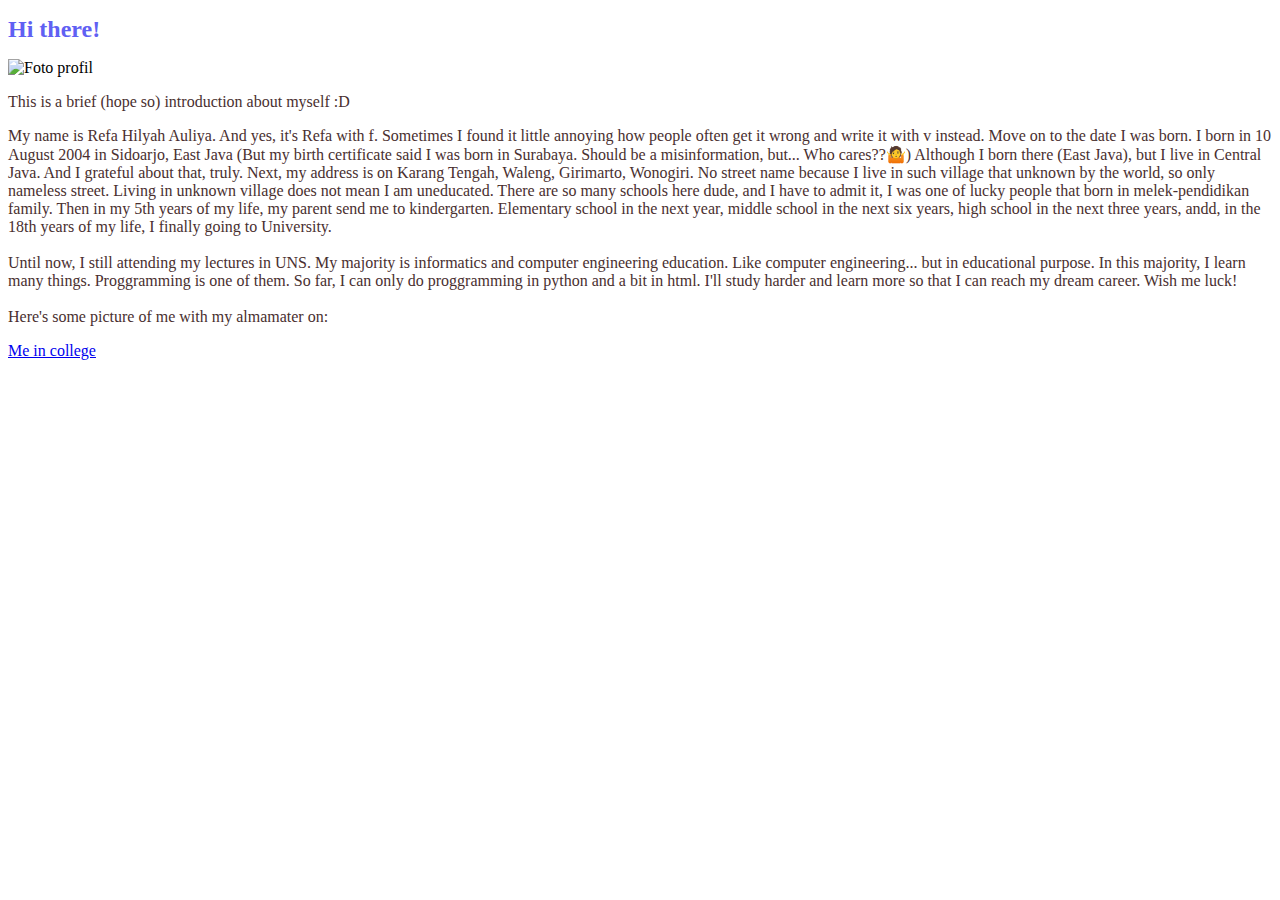
==== index.html @ 23ce21db "Update index.html" ====
<!DOCTYPE html>
<html>
<head>
  <style>
    h1 {
      color: rgb(96, 96, 243);
      font-family: Verdana;
      font-size: 150%;
    
    }
    p  {
      color: rgb(73, 47, 47);
      font-family: Georgia, serif;
      font-size: 100%;
    }
    </style>
<title>quick summary of refa</title>
</head>
<body>

<h1>Hi there!</h1>
<img src=https://pbs.twimg.com/media/FmZZnFMagAAOzDv?format=jpg&name=900x900
alt="Foto profil" width="175" height="160">
<p>This is a brief (hope so) introduction about myself :D</p>
<p>My name is Refa Hilyah Auliya. And yes, it's Refa with f. 
  Sometimes I found it little annoying how people often get it wrong and write it with v instead. 
  Move on to the date I was born. I born in 10 August 2004 in Sidoarjo, East Java (But my birth certificate said I was born in Surabaya. Should be a misinformation, but... Who cares??🤷) 
  Although I born there (East Java), but I live in Central Java. And I grateful about that, truly. 
  Next, my address is on Karang Tengah, Waleng, Girimarto, Wonogiri. No street name because I live in such village that unknown by the world, so only nameless street. 
  Living in unknown village does not mean I am uneducated. There are so many schools here dude, and I have to admit it, I was one of lucky people that born in melek-pendidikan family. 
  Then in my 5th years of my life, my parent send me to kindergarten. Elementary school in the next year, middle school in the next six years, high school in the next three years, 
  andd, in the 18th years of my life, I finally going to University. <br> <br>
  Until now, I still attending my lectures in UNS. My majority is informatics and computer engineering education. Like computer engineering... but in educational purpose. 
  In this majority, I learn many things. Proggramming is one of them. So far, I can only do proggramming in python and a bit in html. 
  I'll study harder and learn more so that I can reach my dream career. Wish me luck!<br> <br> 
  Here's some picture of me with my almamater on:
  </p>
<a href="https://pbs.twimg.com/media/FmhYTg0aYAAA8vB?format=jpg&name=medium">Me in college</a>

</body>
</html>
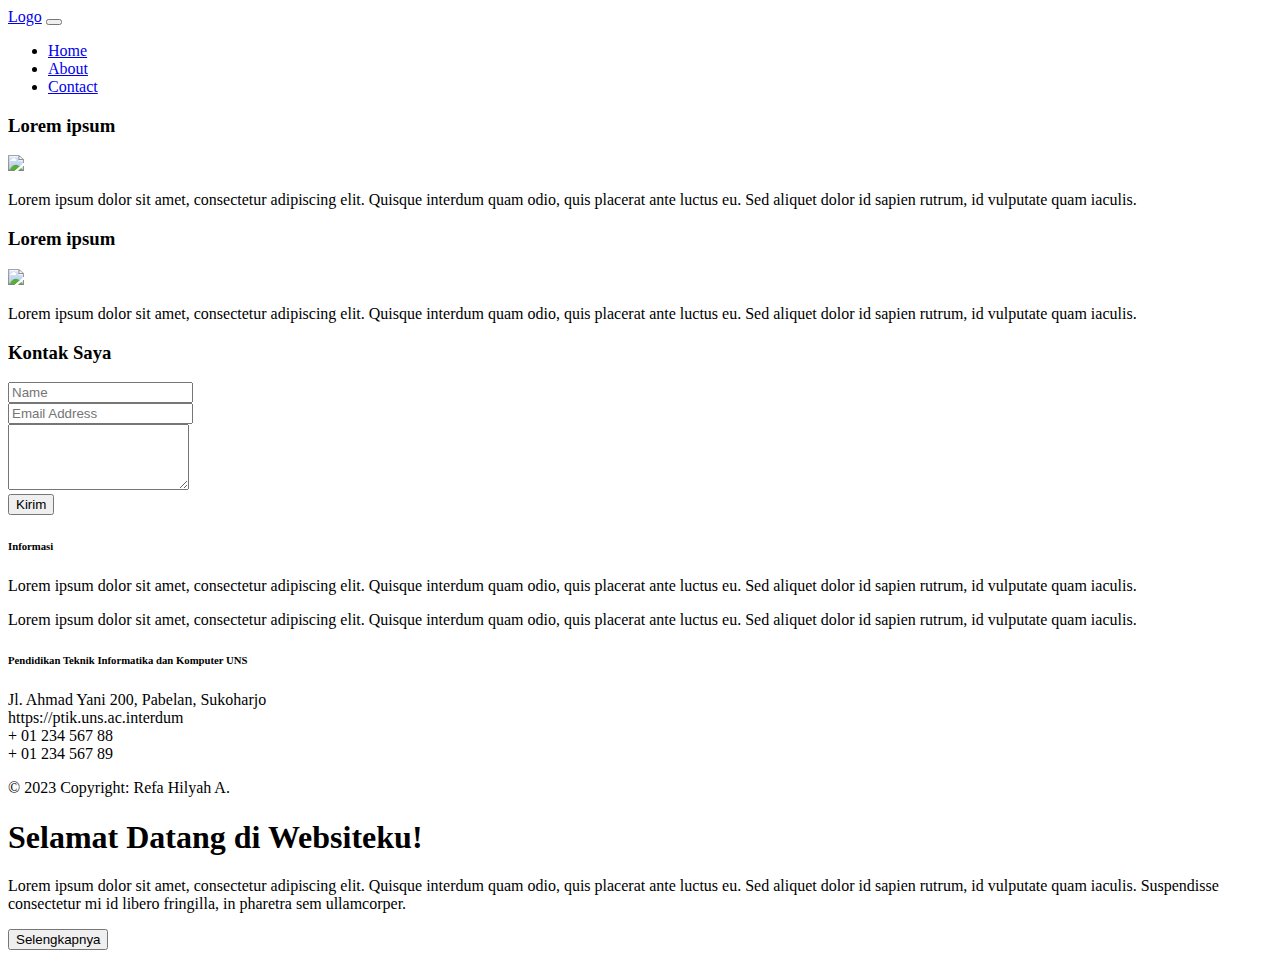
==== commit 9dcf4628: "Update and rename contoh1 pertemuan14.html to index.html" ====
--- a/index.html
+++ b/index.html
@@ -1,41 +1,93 @@
-<!DOCTYPE html>
-<html>
-<head>
-  <style>
-    h1 {
-      color: rgb(96, 96, 243);
-      font-family: Verdana;
-      font-size: 150%;
-    
-    }
-    p  {
-      color: rgb(73, 47, 47);
-      font-family: Georgia, serif;
-      font-size: 100%;
-    }
-    </style>
-<title>quick summary of refa</title>
-</head>
-<body>
-
-<h1>Hi there!</h1>
-<img src=https://pbs.twimg.com/media/FmZZnFMagAAOzDv?format=jpg&name=900x900
-alt="Foto profil" width="175" height="160">
-<p>This is a brief (hope so) introduction about myself :D</p>
-<p>My name is Refa Hilyah Auliya. And yes, it's Refa with f. 
-  Sometimes I found it little annoying how people often get it wrong and write it with v instead. 
-  Move on to the date I was born. I born in 10 August 2004 in Sidoarjo, East Java (But my birth certificate said I was born in Surabaya. Should be a misinformation, but... Who cares??🤷) 
-  Although I born there (East Java), but I live in Central Java. And I grateful about that, truly. 
-  Next, my address is on Karang Tengah, Waleng, Girimarto, Wonogiri. No street name because I live in such village that unknown by the world, so only nameless street. 
-  Living in unknown village does not mean I am uneducated. There are so many schools here dude, and I have to admit it, I was one of lucky people that born in melek-pendidikan family. 
-  Then in my 5th years of my life, my parent send me to kindergarten. Elementary school in the next year, middle school in the next six years, high school in the next three years, 
-  andd, in the 18th years of my life, I finally going to University. <br> <br>
-  Until now, I still attending my lectures in UNS. My majority is informatics and computer engineering education. Like computer engineering... but in educational purpose. 
-  In this majority, I learn many things. Proggramming is one of them. So far, I can only do proggramming in python and a bit in html. 
-  I'll study harder and learn more so that I can reach my dream career. Wish me luck!<br> <br> 
-  Here's some picture of me with my almamater on:
-  </p>
-<a href="https://pbs.twimg.com/media/FmhYTg0aYAAA8vB?format=jpg&name=medium">Me in college</a>
-
-</body>
-</html>+<!DOCTYPE html>
+<html lang="en">
+    <head>
+        <link rel="stylesheet" href="bootstrap-5.3.2-dist\bootstrap-5.3.2-dist\css\bootstrap.min.css">
+        <meta charset="utf-8">
+        <meta name="viewport" content="width=device-width, initial-scale=1">
+        <link rel="stylesheet" type="text/css" href="contoh1 pertemuan14.css">
+        <title>Praktikum Bootstrap</title>
+    </head>
+    <body>
+        <nav class="navbar navbar-expand-md">
+            <a class="navbar-brand" href="#">Logo</a>
+            <button class="navbar-toggler navbar-dark" type="button" data-toggle="collapse" data-target="#main-navigation">
+                <span class="navbar-toggler-icon"></span>
+            </button>
+            <div class="collapse navbar-collapse" id="main-navigation">
+                <ul class="navbar-nav">
+                    <li class="nav-item">
+                        <a class="nav-link" href="#">Home</a>
+                    </li>
+                    <li class="nav-item">
+                        <a class="nav-link" href="#">About</a>
+                    </li>
+                    <li class="nav-item">
+                        <a class="nav-link" href="#">Contact</a>
+                    </li>
+                </ul>
+            </div>
+        </nav>
+        <header class="header container-fluid">
+
+        </header>
+        <main class="container features">
+            <div class="row">
+                <div class="col-4">
+                    <h3 class="feature-title">Lorem ipsum</h3>
+                    <img src="torao.jpg" class="img-fluid">
+                    <p>Lorem ipsum dolor sit amet, consectetur adipiscing elit. Quisque interdum quam odio, quis placerat ante luctus eu. Sed aliquet dolor id sapien rutrum, id vulputate quam iaculis.</p>
+                </div>
+                <div class="col-4">
+                <h3 class="feature-title">Lorem ipsum</h3>
+                <img src=".jpg" class="img-fluid">
+                <p>Lorem ipsum dolor sit amet, consectetur adipiscing elit. Quisque interdum quam odio, quis placerat ante luctus eu. Sed aliquet dolor id sapien rutrum, id vulputate quam iaculis.</p>
+            </div>
+            <div class="col-4">
+                <h3 class="feature-title">Kontak Saya</h3>
+                <div class="mb-3">
+                    <input type="text" class="form-control" placeholder="Name" name="">
+                </div>
+                <div class="mb-3">
+                    <input type="email" class="form-control" placeholder="Email Address" name="email">
+                </div>
+                <div class="mb-3">
+                    <textarea class="form-control" rows="4"></textarea>
+                </div>
+                <input type="submit" class="btn d-grid btn-secondary col-6 mx-auto" value="Kirim" name="">
+            </div>
+        </main>
+        <footer class="page-footer">
+            <div class="container features">
+                <div class="row">
+                    <div class="col-8">
+                        <h6 class="text-uppercase font-weight-bold">Informasi</h6>
+                        <p>Lorem ipsum dolor sit amet, consectetur adipiscing elit. Quisque interdum quam odio, quis placerat ante luctus eu. Sed aliquet dolor id sapien rutrum, id vulputate quam iaculis.</p>
+                        <p>Lorem ipsum dolor sit amet, consectetur adipiscing elit. Quisque interdum quam odio, quis placerat ante luctus eu. Sed aliquet dolor id sapien rutrum, id vulputate quam iaculis.</p>
+                    </div>
+                    <div class="col-4">
+                        <h6 class="text-uppercase font-weight-bold">Pendidikan Teknik Informatika dan Komputer UNS</h6>
+                        <p>Jl. Ahmad Yani 200, Pabelan, Sukoharjo
+                            <br/>https://ptik.uns.ac.interdum
+                            <br/>+ 01 234 567 88
+                            <br/>+ 01 234 567 89</p>
+                        </div>
+                    </div>
+                    <div class="footer-copyright text-center">© 2023 Copyright: Refa Hilyah A.
+                    </div>
+            </footer>
+        <div class="overlay"></div>
+        <div class="description">
+
+            <h1>Selamat Datang di Websiteku!</h1>
+            
+            <p>Lorem ipsum dolor sit amet, consectetur adipiscing elit. Quisque
+            
+            interdum quam odio, quis placerat ante luctus eu. Sed aliquet dolor id sapien rutrum, id vulputate quam iaculis. Suspendisse consectetur mi id libero fringilla, in pharetra sem ullamcorper.</p>
+            
+            <button class = "btn btn-outline-secondary btn-lg"> Selengkapnya </button>
+
+        </div>
+
+        <script src="bootstrap-5.3.2-dist\bootstrap-5.3.2-dist\js\bootstrap.min.js"></script>
+    </body>
+</html>
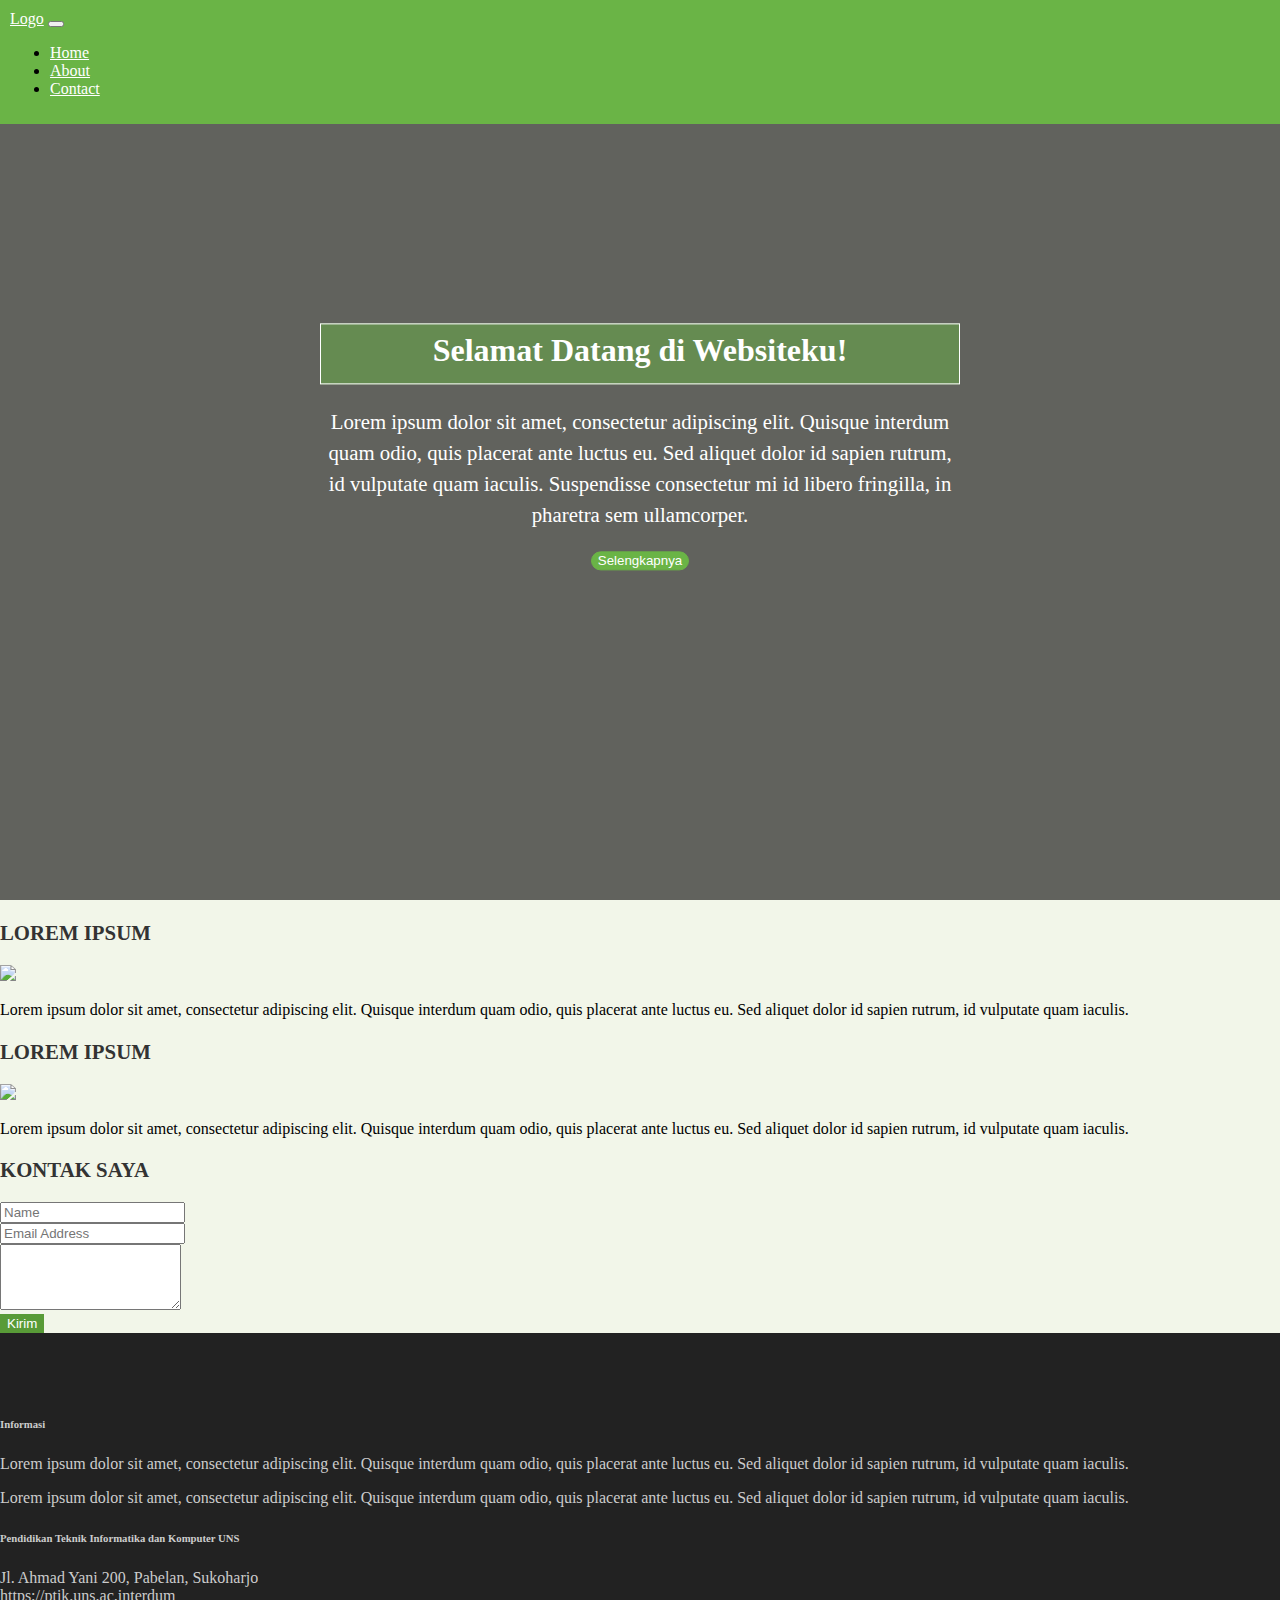
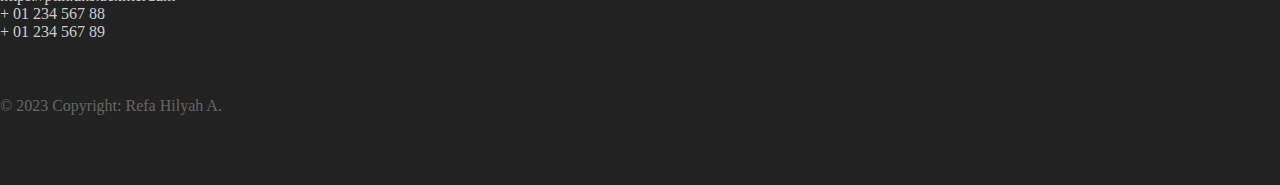
==== commit ecf224c7: "Update index.html" ====
--- a/index.html
+++ b/index.html
@@ -4,7 +4,7 @@
         <link rel="stylesheet" href="bootstrap-5.3.2-dist\bootstrap-5.3.2-dist\css\bootstrap.min.css">
         <meta charset="utf-8">
         <meta name="viewport" content="width=device-width, initial-scale=1">
-        <link rel="stylesheet" type="text/css" href="contoh1 pertemuan14.css">
+        <link rel="stylesheet" type="text/css" href="style.css">
         <title>Praktikum Bootstrap</title>
     </head>
     <body>
--- a/style.css
+++ b/style.css
@@ -0,0 +1,153 @@
+body {
+    padding: 0;
+    margin: 0;
+    background: #f2f6e9;
+}
+    
+.navbar {
+    background: #6ab446;
+    padding: 10px;
+    position: fixed;
+    width: 100%;
+    z-index: 1000;
+}
+
+.nav-link,
+.navbar-brand {
+    color: #fff;
+    cursor: pointer;
+}
+    
+.nav-link {
+    margin-right: 1em!important;
+}
+    
+.nav-link:hover {
+    color: #000;
+}
+    
+.navbar-collapse {
+    justify-content: flex-end;
+}
+
+.header {
+    background-image: url(contoh1\ pertemuan14\ bg.jpg);
+    background-size: cover;
+    background-position: center;
+    position: relative;
+    height: 100vh;
+}
+
+.overlay {
+    position: absolute;
+    min-height: 100%;
+    min-width: 100%;
+    left: 0;
+    top: 0;
+    background: rgba(0, 0, 0, 0.6);
+}
+
+.description {
+    left: 50%;
+    position: absolute;
+    top: 50%;
+    transform: translate(-50%, -55%);
+    text-align: center;
+}
+    
+.description h1 {
+    color: #fff;
+}
+
+h1 {
+    background-color: rgba(106, 180, 70, 0.5);
+    padding-top: 8px;
+    padding-bottom: 14px;
+    border: 1px solid #ffffff;
+}
+    
+.description p {
+    color: #fff;
+    font-size: 1.3rem;
+    line-height: 1.5;
+}
+
+.description button {
+    border: 1px solid #6ab446; border-radius: 25px;
+    background: #6ab446;
+    color: #fff;
+}
+
+.description button:hover {
+    border: 1px solid #fff;
+    background: #fff;
+    color: #000;
+}
+
+features {
+    margin: 4em auto;
+    padding: 1em;   
+    position: relative;
+}
+
+.feature-title {
+    color: #333;
+    font-size: 1.3rem;
+    font-weight: 700;
+    margin-bottom: 20px;
+    text-transform: uppercase;
+}
+    
+features img {
+    max-width: 200px;
+    -webkit-box-shadow: 1px 1px 4px rgba(0, 0, 0, 0.4);
+    -moz-box-shadow: 1px 1px 4px rgba(0, 0, 0, 0.4);
+    box-shadow: 1px 1px 4px rgba(0, 0, 0, 0.4);
+    margin-bottom: 16px;
+}
+
+.features .btn {
+    background-color: #589b37;
+    border: 1px solid #589b37;
+    color: #fff;
+}
+
+.features .btn:hover {
+    background-color: #333;
+    border: 1px solid #333;
+}
+
+.container features col {
+    margin: 100px;
+}
+
+.page-footer {
+    background-color: #222;
+    color: #ccc;
+    padding: 60px 0 30px;
+}
+    
+.footer-copyright {
+    color: #666;
+    padding: 40px 0;   
+}
+
+@media (max-width: 640px) {
+    .description {
+    left: 0;
+    top: 0;
+    padding: 0;
+    position: absolute;
+    text-align: center;
+    transform: none;
+    }
+    .description h1 {
+    font-size: 2em;
+    }
+    .description p {
+    font-size: 1.2rem; }
+    .features {
+    margin: 0;
+
+    } 
+}
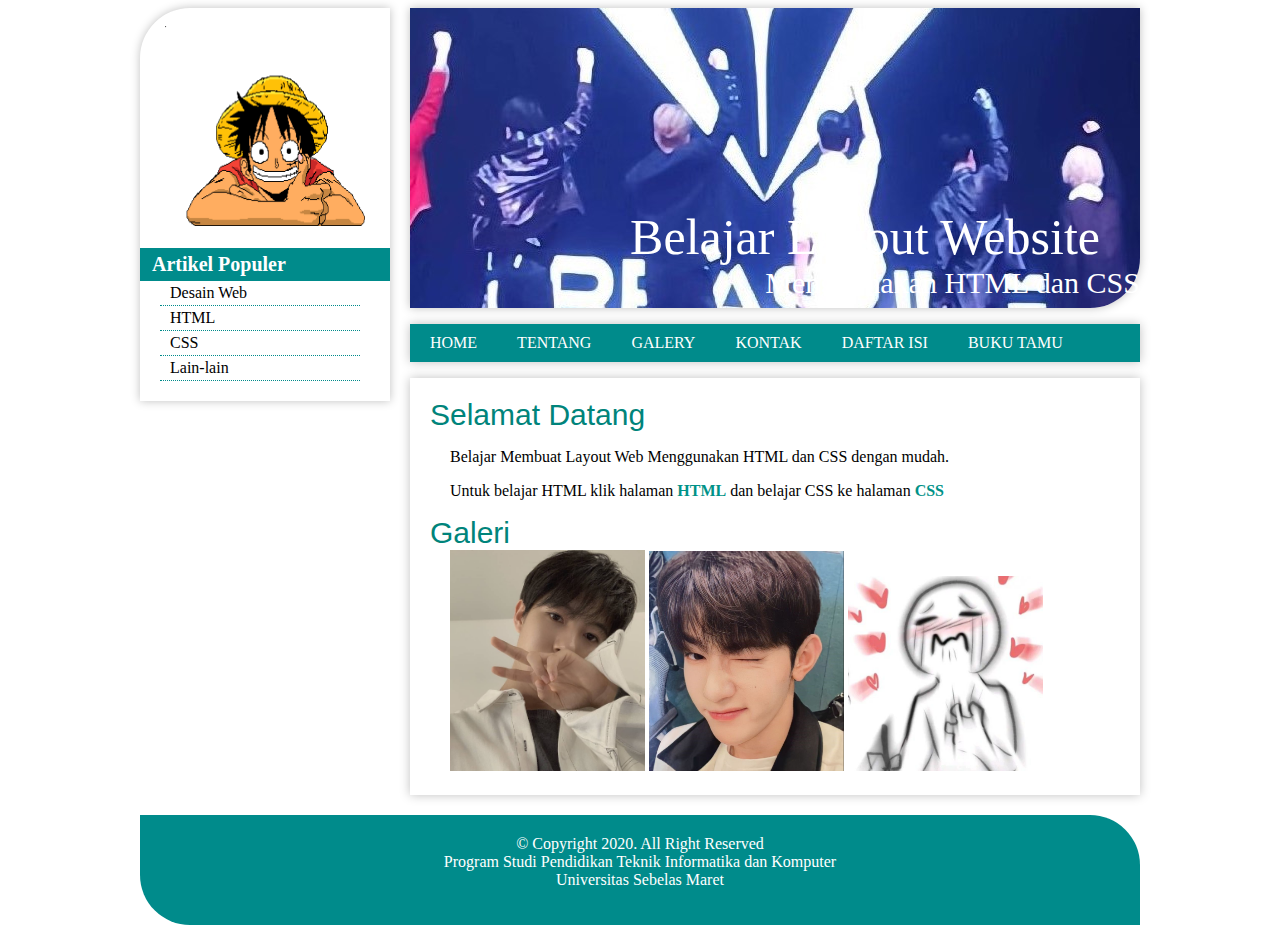
==== commit d8f78015: "Update and rename latihan3 pertemuan5.html to index.html" ====
--- a/index.html
+++ b/index.html
@@ -1,93 +1,75 @@
 <!DOCTYPE html>
-<html lang="en">
+<html>
     <head>
-        <link rel="stylesheet" href="bootstrap-5.3.2-dist\bootstrap-5.3.2-dist\css\bootstrap.min.css">
-        <meta charset="utf-8">
-        <meta name="viewport" content="width=device-width, initial-scale=1">
-        <link rel="stylesheet" type="text/css" href="style.css">
-        <title>Praktikum Bootstrap</title>
+        <link rel="stylesheet" type="text/css" href="style.css" />
+        <title>Refa Nyoba Desain Web</title>
     </head>
     <body>
-        <nav class="navbar navbar-expand-md">
-            <a class="navbar-brand" href="#">Logo</a>
-            <button class="navbar-toggler navbar-dark" type="button" data-toggle="collapse" data-target="#main-navigation">
-                <span class="navbar-toggler-icon"></span>
-            </button>
-            <div class="collapse navbar-collapse" id="main-navigation">
-                <ul class="navbar-nav">
-                    <li class="nav-item">
-                        <a class="nav-link" href="#">Home</a>
-                    </li>
-                    <li class="nav-item">
-                        <a class="nav-link" href="#">About</a>
-                    </li>
-                    <li class="nav-item">
-                        <a class="nav-link" href="#">Contact</a>
-                    </li>
-                </ul>
+    <div id="wrap">
+        <div id="kiri">
+            <br><center>
+                <img src="logo.png" height="200" width="200">
+            </center><br>
+            <h2>Artikel Populer</h2>
+            <ul>
+                <li><A href="#">Desain Web</A></li>
+                <li><A href="#">HTML</A></li>
+                <li><A href="#">CSS</A></li>
+                <li><A href="#">Lain-lain</A></li>
+            </ul>
+        </div>
+        <div id="header">
+            <div id='judul'>
+                <a href="#">Belajar Layout Website</a>
             </div>
-        </nav>
-        <header class="header container-fluid">
-
-        </header>
-        <main class="container features">
-            <div class="row">
-                <div class="col-4">
-                    <h3 class="feature-title">Lorem ipsum</h3>
-                    <img src="torao.jpg" class="img-fluid">
-                    <p>Lorem ipsum dolor sit amet, consectetur adipiscing elit. Quisque interdum quam odio, quis placerat ante luctus eu. Sed aliquet dolor id sapien rutrum, id vulputate quam iaculis.</p>
-                </div>
-                <div class="col-4">
-                <h3 class="feature-title">Lorem ipsum</h3>
-                <img src=".jpg" class="img-fluid">
-                <p>Lorem ipsum dolor sit amet, consectetur adipiscing elit. Quisque interdum quam odio, quis placerat ante luctus eu. Sed aliquet dolor id sapien rutrum, id vulputate quam iaculis.</p>
+            <div class="desc">
+                Menggunakan HTML dan CSS
             </div>
-            <div class="col-4">
-                <h3 class="feature-title">Kontak Saya</h3>
-                <div class="mb-3">
-                    <input type="text" class="form-control" placeholder="Name" name="">
-                </div>
-                <div class="mb-3">
-                    <input type="email" class="form-control" placeholder="Email Address" name="email">
-                </div>
-                <div class="mb-3">
-                    <textarea class="form-control" rows="4"></textarea>
-                </div>
-                <input type="submit" class="btn d-grid btn-secondary col-6 mx-auto" value="Kirim" name="">
-            </div>
-        </main>
-        <footer class="page-footer">
-            <div class="container features">
-                <div class="row">
-                    <div class="col-8">
-                        <h6 class="text-uppercase font-weight-bold">Informasi</h6>
-                        <p>Lorem ipsum dolor sit amet, consectetur adipiscing elit. Quisque interdum quam odio, quis placerat ante luctus eu. Sed aliquet dolor id sapien rutrum, id vulputate quam iaculis.</p>
-                        <p>Lorem ipsum dolor sit amet, consectetur adipiscing elit. Quisque interdum quam odio, quis placerat ante luctus eu. Sed aliquet dolor id sapien rutrum, id vulputate quam iaculis.</p>
-                    </div>
-                    <div class="col-4">
-                        <h6 class="text-uppercase font-weight-bold">Pendidikan Teknik Informatika dan Komputer UNS</h6>
-                        <p>Jl. Ahmad Yani 200, Pabelan, Sukoharjo
-                            <br/>https://ptik.uns.ac.interdum
-                            <br/>+ 01 234 567 88
-                            <br/>+ 01 234 567 89</p>
-                        </div>
-                    </div>
-                    <div class="footer-copyright text-center">© 2023 Copyright: Refa Hilyah A.
-                    </div>
-            </footer>
-        <div class="overlay"></div>
-        <div class="description">
-
-            <h1>Selamat Datang di Websiteku!</h1>
-            
-            <p>Lorem ipsum dolor sit amet, consectetur adipiscing elit. Quisque
-            
-            interdum quam odio, quis placerat ante luctus eu. Sed aliquet dolor id sapien rutrum, id vulputate quam iaculis. Suspendisse consectetur mi id libero fringilla, in pharetra sem ullamcorper.</p>
-            
-            <button class = "btn btn-outline-secondary btn-lg"> Selengkapnya </button>
-
+        </div>
+        <div id="menu">
+            <ul>
+                <li><a href="#">HOME</a></li>
+                <li><a href="#">TENTANG</a></li>
+                <li><a href="#">GALERY</a>
+                    <ul>
+                        <li><a href="#">VIDEO</a></li>
+                        <li><a href="#">PHOTO</a>
+                            <ul>
+                                <li><a href="#">PRIBADI</a></li>
+                                <li><a href="#">UMUM</a></li>
+                            </ul>
+                        </li>
+                    </ul>
+                </li>
+                <li><a href="#">KONTAK</a></li>
+                <li><a href="#">DAFTAR ISI</a></li>
+                <li><a href="#">BUKU TAMU</a></li>
+            </ul>
         </div>
 
-        <script src="bootstrap-5.3.2-dist\bootstrap-5.3.2-dist\js\bootstrap.min.js"></script>
+        <div id="konten">
+            <div class="posttitle">Selamat Datang</div>
+            <div class="post">
+                <p>
+                    Belajar Membuat Layout Web Menggunakan HTML dan CSS dengan mudah.
+                </p>
+                <p>
+                    Untuk belajar HTML klik halaman <b><a href="#">HTML</a></b>
+                    dan belajar CSS ke halaman <b><a href="#">CSS</a></b>
+                </p>
+            </div>
+            <div class="posttitle">Galeri</div>
+            <div class="post">
+                <img src="konten1.jpg">
+                <img src="konten2.jpg">
+                <img src="konten3.jpg">
+            </div>
+        </div>
+
+        <div id="footer">
+            &copy Copyright 2020. All Right Reserved <br> Program Studi Pendidikan Teknik
+            Informatika dan Komputer <br> Universitas Sebelas Maret
+        </div>
+    </div>
     </body>
 </html>
--- a/style.css
+++ b/style.css
@@ -1,153 +1,207 @@
-body {
+
+#wrap{
+    width: 1000px;
+    height: 800px;
+    margin: 0 auto;
+    background-color: white;
+}
+
+#header{
+    background-image: url("header.jpg");
+    border-bottom-right-radius: 50px;
+    width: 730px;
+    height: 300px;
+    margin: auto;
+    box-shadow: 0 0 10px rgba(0,0,0,.25);
+    float: right;
+}
+
+#judul{
+    font-size: 50px;
+    text-align: right;
+    padding: 200px 40px 0 0;
+}
+
+#judul a{
+    color: white;
+    text-decoration: none;
+}
+
+#judul a:hover{
+    color: grey;
+}
+
+.desc{
+    font-size: 30px;
+    color: white;
+    text-align: right;
+    padding: 0 40px rgba(0,0,0,.25);
+}
+
+#menu ul{
+    float: right;
+    background: darkcyan;
+    padding: 0 0px;
+    position: relative;
+    box-shadow: 0 0 10px rgba(0,0,0,.25);
+    list-style: none;
+    width: 730px;
+}
+
+#menu ul:after{
+    content: "";
+    clear: both;
+    display: block;
+}
+
+#menu ul li{
+    float: left;
+}
+
+#menu ul li:hover{
+    background: #56c7c7;
+}
+
+#menu ul li a{
+    display: block;
+    color: white;
+    padding: 10px 20px;
+    text-decoration: none;
+}
+
+#menu ul li:hover a{
+    color: white;
+}
+
+#menu ul li:hover > ul{
+    display: block;
+}
+
+#menu ul ul{
+    background: darkcyan;
+    position: absolute;
     padding: 0;
+    top: 100%;
+    display: none;
+    width: auto;
+}
+
+#menu ul ul li{
+    float: none;
+    position: relative;
+}
+
+#menu ul ul li a{
+    padding: 10px 30px;
+    color: white;
+}
+
+#menu ul ul li a:hover{
+    color: white;
+    background: #56c7c7;
+}
+
+#menu ul ul ul{
+    position: absolute;
+    left: 100%;
+    top: 0;
+}
+
+#kiri{
+    border-top-left-radius: 50px;
+    background-color: white;
+    width: 250px;
+    height: auto;
+    margin: 0 0 20px;
+    float: left;
+    list-style: none;
+    box-shadow: 0 0 10px rgba(0,0,0,.25);
+}
+
+#kiri ul{
+    margin: 0 0 20px 20px;
+    padding: 0;
+    list-style: none;
+    width: 200px;
+}
+
+#kiri li{
+    width: 100%;
     margin: 0;
-    background: #f2f6e9;
-}
-    
-.navbar {
-    background: #6ab446;
-    padding: 10px;
-    position: fixed;
-    width: 100%;
-    z-index: 1000;
-}
-
-.nav-link,
-.navbar-brand {
-    color: #fff;
-    cursor: pointer;
-}
-    
-.nav-link {
-    margin-right: 1em!important;
-}
-    
-.nav-link:hover {
-    color: #000;
-}
-    
-.navbar-collapse {
-    justify-content: flex-end;
-}
-
-.header {
-    background-image: url(contoh1\ pertemuan14\ bg.jpg);
-    background-size: cover;
-    background-position: center;
-    position: relative;
-    height: 100vh;
-}
-
-.overlay {
-    position: absolute;
-    min-height: 100%;
-    min-width: 100%;
-    left: 0;
-    top: 0;
-    background: rgba(0, 0, 0, 0.6);
-}
-
-.description {
-    left: 50%;
-    position: absolute;
-    top: 50%;
-    transform: translate(-50%, -55%);
+    padding: 0;
+    list-style: none;
+}
+
+#kiri h2{
+    margin: 0px 0 0px 0;
+    padding: 5px 12px;
+    color: white;
+    font-size: 20px;
+    background: darkcyan;
+}
+
+#kiri a{
+    display: block;
+    padding: 3px 10px;
+    text-decoration: none;
+    color: black;
+    border-bottom: 1px dotted darkcyan;
+}
+
+#kiri a:hover{
+    background: darkcyan;
+    color: white;
+}
+
+#konten{
+    background-color: white;
+    width: 690px;
+    height: auto;
+    margin: 0 0 20px;
+    padding: 20px 20px 20px 20px;
+    float: right;
+    box-shadow: 0 0 10px rgba(0,0,0,.25);
+}
+
+.posttitle{
+    text-decoration: none;
+    font-size: 30px;
+    font-family: Arial;
+    color: rgb(0, 132, 123);
+}
+
+.posttitle a{
+    text-decoration: none;
+}
+
+.post{
+    margin: 0 20px 0 20px;
+    text-align: justify;
+}
+
+b a{
+    color:rgb(0, 146, 136);
+    text-decoration: none;
+}
+
+.post img{
+    width: 30%;
+}
+
+#logo{
+    width: 200px;
+    height: 200px;
+}
+
+#footer{
+    background-color: darkcyan;
+    padding: 20px 0 0 0;
+    width: 1000px;
+    height: 90px;
+    clear: both;
+    margin: 20px 0;
     text-align: center;
-}
-    
-.description h1 {
-    color: #fff;
-}
-
-h1 {
-    background-color: rgba(106, 180, 70, 0.5);
-    padding-top: 8px;
-    padding-bottom: 14px;
-    border: 1px solid #ffffff;
-}
-    
-.description p {
-    color: #fff;
-    font-size: 1.3rem;
-    line-height: 1.5;
-}
-
-.description button {
-    border: 1px solid #6ab446; border-radius: 25px;
-    background: #6ab446;
-    color: #fff;
-}
-
-.description button:hover {
-    border: 1px solid #fff;
-    background: #fff;
-    color: #000;
-}
-
-features {
-    margin: 4em auto;
-    padding: 1em;   
-    position: relative;
-}
-
-.feature-title {
-    color: #333;
-    font-size: 1.3rem;
-    font-weight: 700;
-    margin-bottom: 20px;
-    text-transform: uppercase;
-}
-    
-features img {
-    max-width: 200px;
-    -webkit-box-shadow: 1px 1px 4px rgba(0, 0, 0, 0.4);
-    -moz-box-shadow: 1px 1px 4px rgba(0, 0, 0, 0.4);
-    box-shadow: 1px 1px 4px rgba(0, 0, 0, 0.4);
-    margin-bottom: 16px;
-}
-
-.features .btn {
-    background-color: #589b37;
-    border: 1px solid #589b37;
-    color: #fff;
-}
-
-.features .btn:hover {
-    background-color: #333;
-    border: 1px solid #333;
-}
-
-.container features col {
-    margin: 100px;
-}
-
-.page-footer {
-    background-color: #222;
-    color: #ccc;
-    padding: 60px 0 30px;
-}
-    
-.footer-copyright {
-    color: #666;
-    padding: 40px 0;   
-}
-
-@media (max-width: 640px) {
-    .description {
-    left: 0;
-    top: 0;
-    padding: 0;
-    position: absolute;
-    text-align: center;
-    transform: none;
-    }
-    .description h1 {
-    font-size: 2em;
-    }
-    .description p {
-    font-size: 1.2rem; }
-    .features {
-    margin: 0;
-
-    } 
-}
+    color: white;
+    border-top-right-radius: 50px;
+    border-bottom-left-radius: 50px;
+}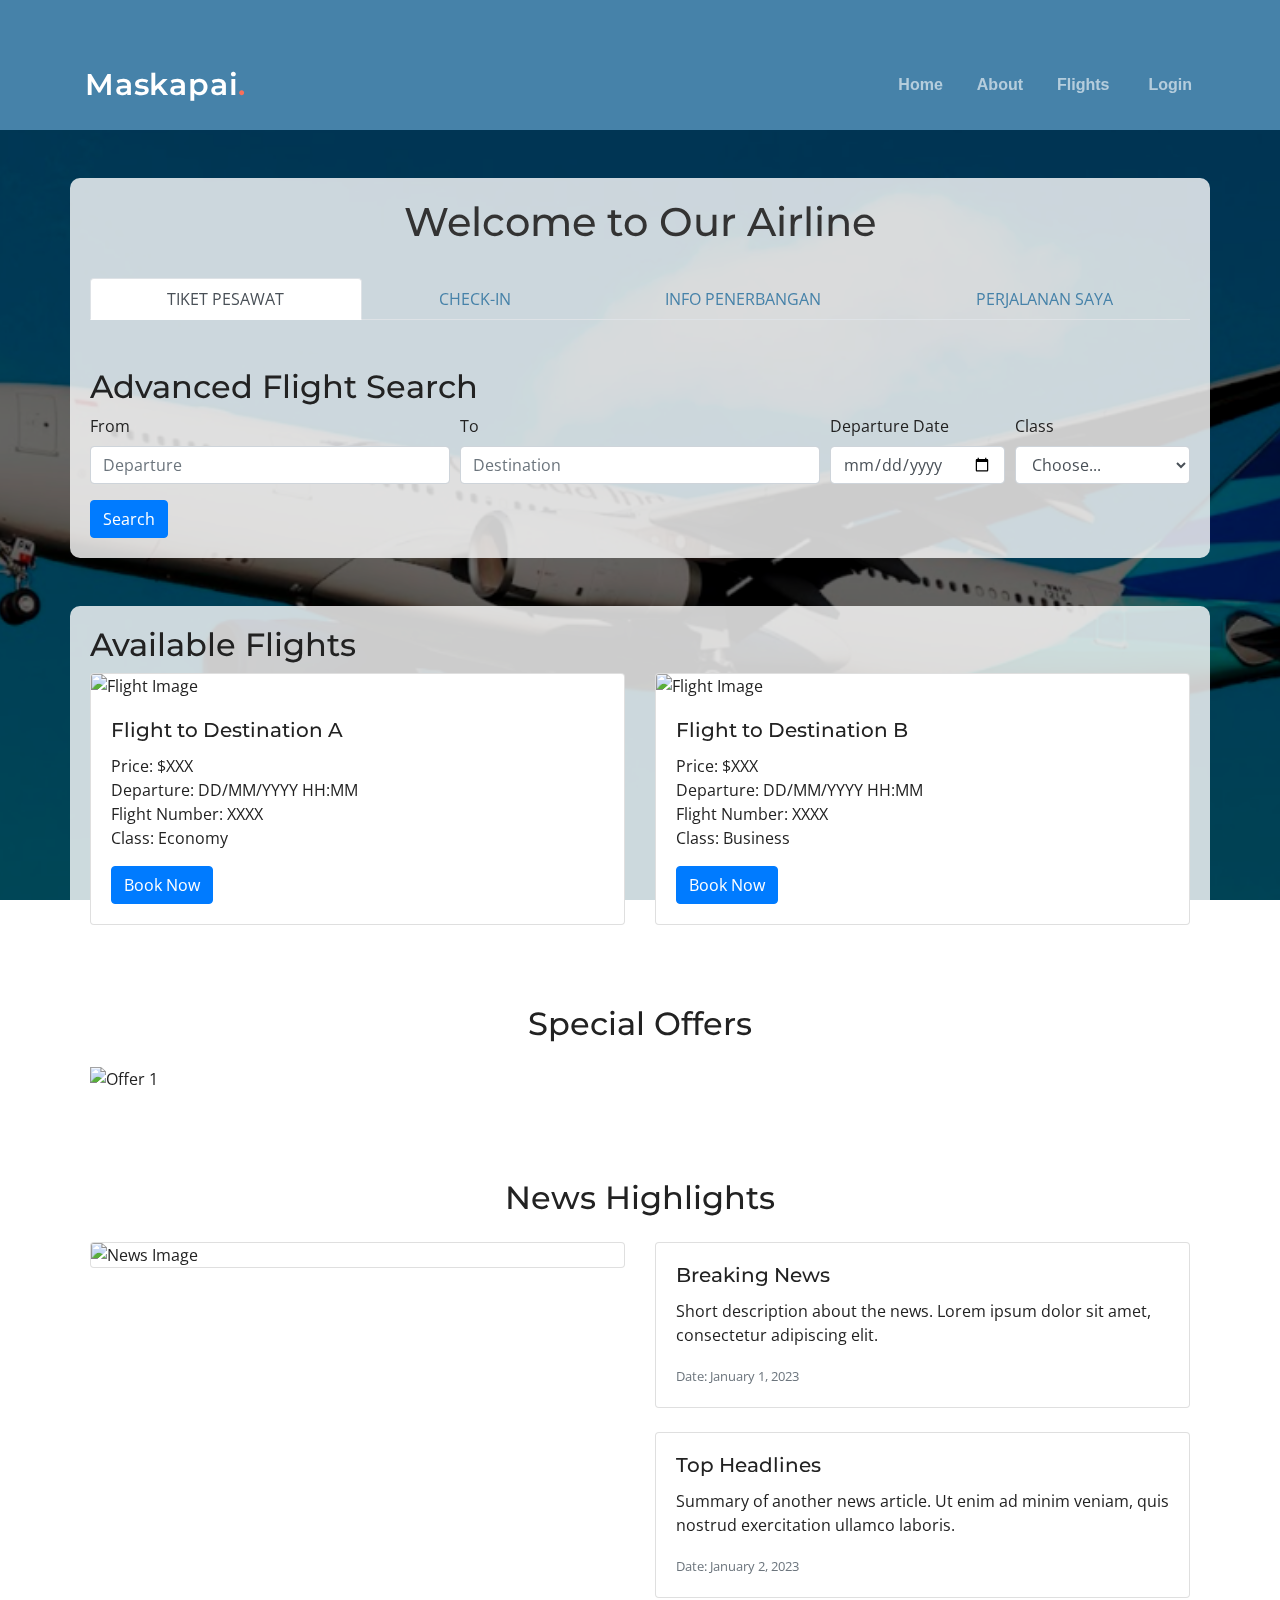
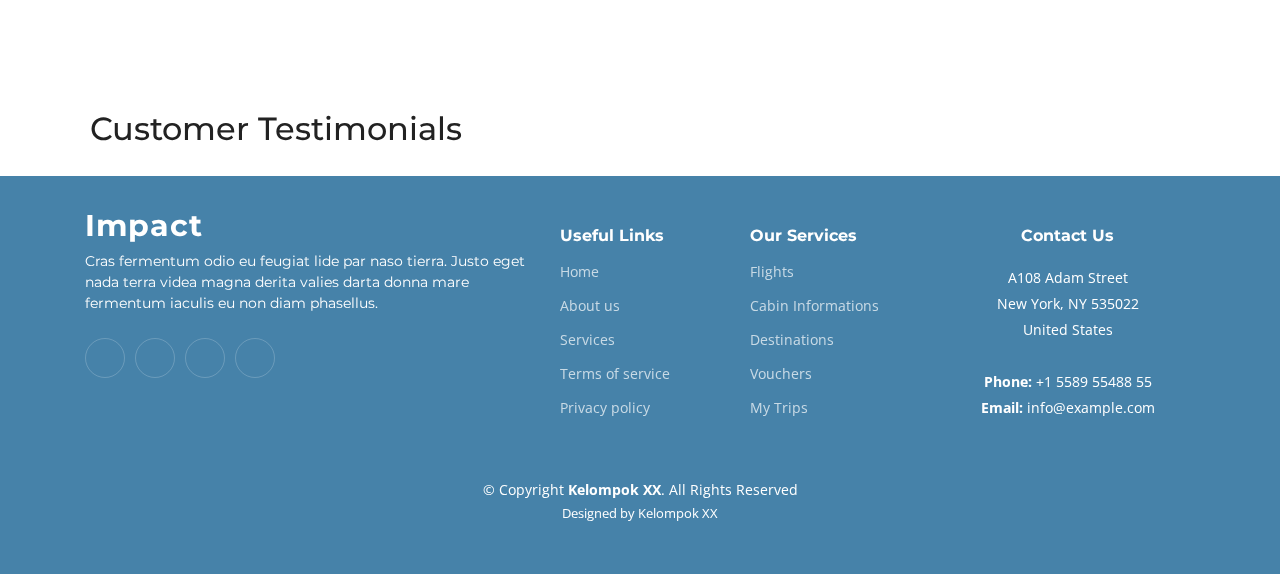
==== commit db15f9ae: "up" ====
--- a/index.html
+++ b/index.html
@@ -1,75 +1,390 @@
 <!DOCTYPE html>
-<html>
-    <head>
-        <link rel="stylesheet" type="text/css" href="style.css" />
-        <title>Refa Nyoba Desain Web</title>
-    </head>
-    <body>
-    <div id="wrap">
-        <div id="kiri">
-            <br><center>
-                <img src="logo.png" height="200" width="200">
-            </center><br>
-            <h2>Artikel Populer</h2>
+<html lang="en">
+<head>
+  <meta charset="UTF-8">
+    <meta name="viewport" content="width=device-width, initial-scale=1.0">
+    <title>Maskapai Penerbangan</title>
+
+    <!-- Favicons -->
+    <link href="assets/img/favicon.png" rel="icon">
+    <link href="assets/img/apple-touch-icon.png" rel="apple-touch-icon">
+
+    <!-- Google Fonts -->
+    <link rel="preconnect" href="https://fonts.googleapis.com">
+    <link rel="preconnect" href="https://fonts.gstatic.com" crossorigin>
+    <link href="https://fonts.googleapis.com/css2?family=Open+Sans:ital,wght@0,300;0,400;0,500;0,600;0,700;1,300;1,400;1,600;1,700&family=Montserrat:ital,wght@0,300;0,400;0,500;0,600;0,700;1,300;1,400;1,500;1,600;1,700&family=Raleway:ital,wght@0,300;0,400;0,500;0,600;0,700;1,300;1,400;1,500;1,600;1,700&display=swap" rel="stylesheet">
+
+    <!-- Bootstrap CSS -->
+    <link href="https://stackpath.bootstrapcdn.com/bootstrap/4.5.2/css/bootstrap.min.css" rel="stylesheet">
+
+    <!-- jQuery -->
+    <script src="https://code.jquery.com/jquery-3.6.4.min.js"></script>
+    
+    <!-- jQuery UI -->
+    <script src="https://code.jquery.com/ui/1.12.1/jquery-ui.js"></script>
+
+    <!-- Font Awesome -->
+    <link rel="stylesheet" href="https://cdnjs.cloudflare.com/ajax/libs/font-awesome/5.15.4/css/all.min.css">
+
+    <!-- Custom CSS -->
+    <link href="style.css" rel="stylesheet">
+    <link href="index.css" rel="stylesheet">
+
+  <style>
+    body::before {
+    content: "";
+    position: fixed;
+    top: 0;
+    left: 0;
+    width: 100%;
+    height: 100%;
+    background: rgba(0, 0, 0, 0.6); /* Warna hitam dengan tingkat kecerahan 0.6 (sesuaikan sesuai keinginan) */
+    z-index: -1; /* Letakkan di bawah gambar utama */
+    }
+    body {
+    background-image: url('assets/pesawat.png');
+    background-size: cover; /* or use 'contain' if you want the whole image to be visible */
+    background-repeat: no-repeat;
+    background-attachment: fixed; /* Fixed background */
+    background-position: center center; /* Center the background image */
+    }
+    .p {
+      background-color: rgba(255, 255, 255, 0.8); /*transparansi*/
+      padding: 20px;
+      border-radius: 10px;
+      margin-top: 50px;
+    }
+    h1 {
+      color: #333;
+      text-align: center;
+    }
+    #flightSearchForm {
+      background-color: #fff;
+      padding: 20px;
+      border-radius: 10px;
+    }
+  </style>
+</head>
+<body>
+
+  <!-- ======= Header ======= -->
+  <section id="topbar" class="topbar d-flex align-items-center">
+    <div class="container d-flex justify-content-center justify-content-md-between">
+      <div class="social-links d-none d-md-flex align-items-center">
+        <a href="#" class="twitter"><i class="bi bi-twitter"></i></a>
+        <a href="#" class="facebook"><i class="bi bi-facebook"></i></a>
+        <a href="#" class="instagram"><i class="bi bi-instagram"></i></a>
+        <a href="#" class="linkedin"><i class="bi bi-linkedin"></i></i></a>
+      </div>
+    </div>
+  </section><!-- End Top Bar -->
+
+  <header id="header" class="header d-flex align-items-center">
+
+    <div class="container-fluid container-xl d-flex align-items-center justify-content-between">
+      <a href="index.html" class="logo d-flex align-items-center">
+        <!-- Uncomment the line below if you also wish to use an image logo -->
+        <!-- <img src="assets/img/logo.png" alt=""> -->
+        <h1>Maskapai<span>.</span></h1>
+      </a>
+      <nav id="navbar" class="navbar">
+        <ul>
+          <li><a href="#">Home</a></li>
+          <li><a href="#">About</a></li>
+          <li class="dropdown"><a href="#"><span>Flights</span> <i class="bi bi-chevron-down dropdown-indicator"></i></a>
             <ul>
-                <li><A href="#">Desain Web</A></li>
-                <li><A href="#">HTML</A></li>
-                <li><A href="#">CSS</A></li>
-                <li><A href="#">Lain-lain</A></li>
+              <li><a href="#">Available Flights</a></li>
+              <li class="dropdown"><a href="#destinations"><span>Destinations</span> <i class="bi bi-chevron-down dropdown-indicator"></i></a>
+                <ul>
+                  <li><a href="#">Top Destinations</a></li>
+                  <li><a href="#">Asia</a></li>
+                  <li><a href="#">Europe</a></li>
+                  <li><a href="#">America</a></li>
+                  <li><a href="#">Australia</a></li>
+                  <li><a href="#">Africa</a></li>
+                </ul>
+              </li>
+              <li><a href="#">Check In</a></li>
+              <li><a href="#">Flight Informations</a></li>
+              <li><a href="#">FAQ</a></li>
             </ul>
-        </div>
-        <div id="header">
-            <div id='judul'>
-                <a href="#">Belajar Layout Website</a>
-            </div>
-            <div class="desc">
-                Menggunakan HTML dan CSS
-            </div>
-        </div>
-        <div id="menu">
-            <ul>
-                <li><a href="#">HOME</a></li>
-                <li><a href="#">TENTANG</a></li>
-                <li><a href="#">GALERY</a>
-                    <ul>
-                        <li><a href="#">VIDEO</a></li>
-                        <li><a href="#">PHOTO</a>
-                            <ul>
-                                <li><a href="#">PRIBADI</a></li>
-                                <li><a href="#">UMUM</a></li>
-                            </ul>
-                        </li>
-                    </ul>
-                </li>
-                <li><a href="#">KONTAK</a></li>
-                <li><a href="#">DAFTAR ISI</a></li>
-                <li><a href="#">BUKU TAMU</a></li>
-            </ul>
-        </div>
-
-        <div id="konten">
-            <div class="posttitle">Selamat Datang</div>
-            <div class="post">
-                <p>
-                    Belajar Membuat Layout Web Menggunakan HTML dan CSS dengan mudah.
-                </p>
-                <p>
-                    Untuk belajar HTML klik halaman <b><a href="#">HTML</a></b>
-                    dan belajar CSS ke halaman <b><a href="#">CSS</a></b>
-                </p>
-            </div>
-            <div class="posttitle">Galeri</div>
-            <div class="post">
-                <img src="konten1.jpg">
-                <img src="konten2.jpg">
-                <img src="konten3.jpg">
-            </div>
-        </div>
-
-        <div id="footer">
-            &copy Copyright 2020. All Right Reserved <br> Program Studi Pendidikan Teknik
-            Informatika dan Komputer <br> Universitas Sebelas Maret
-        </div>
-    </div>
-    </body>
+          </li>
+          <li><a href="#">Login</a></li>
+        </ul>
+      </nav><!-- .navbar -->
+
+      <i class="mobile-nav-toggle mobile-nav-show bi bi-list"></i>
+      <i class="mobile-nav-toggle mobile-nav-hide d-none bi bi-x"></i>
+
+    </div>
+  </header><!-- End Header -->
+  <!-- End Header -->
+
+  <div class="container mt-5 p">
+    <h1>Welcome to Our Airline</h1> <br>
+    <!-- ini kaya tabbed pane di jframe -->
+    <ul class="nav nav-tabs nav-fill" id="myTabs">
+        <li class="nav-item">
+            <a class="nav-link active" id="flights-tab" data-toggle="tab" href="#flights">TIKET PESAWAT</a>
+        </li>
+        <li class="nav-item">
+            <a class="nav-link" id="offers-tab" data-toggle="tab" href="#offers">CHECK-IN</a>
+        </li>
+        <li class="nav-item">
+            <a class="nav-link" id="news-tab" data-toggle="tab" href="#news">INFO PENERBANGAN</a>
+        </li>
+        <li class="nav-item">
+            <a class="nav-link" id="testimonials-tab" data-toggle="tab" href="#testimonials">PERJALANAN SAYA</a>
+        </li>
+    </ul>
+    <div class="tab-content mt-3">
+        <div class="tab-pane fade show active" id="flights">
+            <h2></h2>
+            <div class="mt-5">
+              <h2>Advanced Flight Search</h2>
+              <form id="advancedSearchForm">
+                <div class="form-row">
+                  <div class="form-group col-md-4">
+                    <label for="inputFrom">From</label>
+                    <input type="text" class="form-control" id="inputFrom" placeholder="Departure">
+                  </div>
+                  <div class="form-group col-md-4">
+                    <label for="inputTo">To</label>
+                    <input type="text" class="form-control" id="inputTo" placeholder="Destination">
+                  </div>
+                  <div class="form-group col-md-2">
+                    <label for="inputDate">Departure Date</label>
+                    <input type="date" class="form-control" id="inputDate">
+                  </div>
+                  <div class="form-group col-md-2">
+                    <label for="inputClass">Class</label>
+                    <select id="inputClass" class="form-control">
+                      <option selected>Choose...</option>
+                      <option>Economy</option>
+                      <option>Business</option>
+                    </select>
+                  </div>
+                </div>
+                <button type="submit" class="btn btn-primary">Search</button>
+              </form>
+          </div>
+        </div>
+        <div class="tab-pane fade" id="offers">
+            <h2>Check-In</h2>
+        </div>
+        <div class="tab-pane fade" id="news">
+            <h2>Info Penerbangan</h2>
+        </div>
+        <div class="tab-pane fade" id="testimonials">
+            <h2>Perjalanan Saya</h2>
+        </div>
+    </div>
+  </div>
+
+  <div class="container mt-5 p">
+    <h2>Available Flights</h2>
+    <div class="row">
+      <div class="col-md-6">
+        <div class="card mb-3">
+          <img src="https://via.placeholder.com/300x200" class="card-img-top" alt="Flight Image">
+          <div class="card-body">
+            <h5 class="card-title">Flight to Destination A</h5>
+            <p class="card-text">
+              Price: $XXX <br>
+              Departure: DD/MM/YYYY HH:MM <br>
+              Flight Number: XXXX <br>
+              Class: Economy
+            </p>
+            <a href="#" class="btn btn-primary">Book Now</a>
+          </div>
+        </div>
+      </div>
+      <div class="col-md-6">
+        <div class="card mb-3">
+          <img src="https://via.placeholder.com/300x200" class="card-img-top" alt="Flight Image">
+          <div class="card-body">
+            <h5 class="card-title">Flight to Destination B</h5>
+            <p class="card-text">
+              Price: $XXX <br>
+              Departure: DD/MM/YYYY HH:MM <br>
+              Flight Number: XXXX <br>
+              Class: Business
+            </p>
+            <a href="#" class="btn btn-primary">Book Now</a>
+          </div>
+        </div>
+      </div>
+    </div>
+  </div>
+
+  <div class="container mt-4 p">
+    <h2 class="text-center mb-4">Special Offers</h2>
+    <div id="carouselExampleControls" class="carousel slide" data-ride="carousel">
+      <div class="carousel-inner">
+        <div class="carousel-item active">
+          <img src="https://via.placeholder.com/1200x500" class="d-block w-100" alt="Offer 1">
+          <div class="carousel-caption d-none d-md-block">
+            <h5>Offer Title 1</h5>
+            <p>Description for Offer 1</p>
+          </div>
+        </div>
+        <div class="carousel-item">
+          <img src="https://via.placeholder.com/1200x500" class="d-block w-100" alt="Offer 2">
+          <div class="carousel-caption d-none d-md-block">
+            <h5>Offer Title 2</h5>
+            <p>Description for Offer 2</p>
+          </div>
+        </div>
+        <div class="carousel-item">
+          <img src="https://via.placeholder.com/1200x500" class="d-block w-100" alt="Offer 3">
+          <div class="carousel-caption d-none d-md-block">
+            <h5>Offer Title 3</h5>
+            <p>Description for Offer 3</p>
+          </div>
+        </div>
+      </div>
+      <a class="carousel-control-prev" href="#carouselExampleControls" role="button" data-slide="prev">
+        <span class="carousel-control-prev-icon" aria-hidden="true"></span>
+        <span class="sr-only">Previous</span>
+      </a>
+      <a class="carousel-control-next" href="#carouselExampleControls" role="button" data-slide="next">
+        <span class="carousel-control-next-icon" aria-hidden="true"></span>
+        <span class="sr-only">Next</span>
+      </a>
+    </div>
+  </div>
+  
+  <div class="container mt-5 p">
+    <h2 class="text-center mb-4">News Highlights</h2>
+    <div class="row">
+      <div class="col-md-6 mb-4">
+        <div class="card">
+          <img src="https://via.placeholder.com/400x300" class="card-img-top" alt="News Image">
+        </div>
+      </div>
+      <div class="col-md-6 mb-4">
+        <div class="card">
+          <div class="card-body">
+            <h5 class="card-title">Breaking News</h5>
+            <p class="card-text">Short description about the news. Lorem ipsum dolor sit amet, consectetur adipiscing elit.</p>
+            <p class="card-text"><small class="text-muted">Date: January 1, 2023</small></p>
+          </div>
+        </div>
+        <div class="card mt-4">
+          <div class="card-body">
+            <h5 class="card-title">Top Headlines</h5>
+            <p class="card-text">Summary of another news article. Ut enim ad minim veniam, quis nostrud exercitation ullamco laboris.</p>
+            <p class="card-text"><small class="text-muted">Date: January 2, 2023</small></p>
+          </div>
+        </div>
+      </div>
+    </div>
+  </div>
+  
+  <div class="container mt-5 p">
+    <h2>Customer Testimonials</h2>
+    <div id="testimonialsCarousel" class="carousel slide" data-ride="carousel">
+      <ol class="carousel-indicators">
+        <li data-target="#testimonialsCarousel" data-slide-to="0" class="active"></li>
+        <li data-target="#testimonialsCarousel" data-slide-to="1"></li>
+      </ol>
+      <div class="carousel-inner">
+        <div class="carousel-item active">
+          <div class="carousel-caption">
+            <h5>John Doe</h5>
+            <p>"Great flight experience with excellent service!"</p>
+          </div>
+        </div>
+        <div class="carousel-item">
+          <div class="carousel-caption">
+            <h5>Jane Smith</h5>
+            <p>"Comfortable seats and friendly staff. Highly recommend!"</p>
+          </div>
+        </div>
+      </div>      
+      <a class="carousel-control-prev" href="#testimonialsCarousel" role="button" data-slide="prev">
+        <span class="carousel-control-prev-icon" aria-hidden="true"></span>
+        <span class="sr-only">Previous</span>
+      </a>
+      <a class="carousel-control-next" href="#testimonialsCarousel" role="button" data-slide="next">
+        <span class="carousel-control-next-icon" aria-hidden="true"></span>
+        <span class="sr-only">Next</span>
+      </a>
+    </div>
+  </div>
+
+  <footer id="footer" class="footer">
+
+    <div class="container">
+      <div class="row gy-4">
+        <div class="col-lg-5 col-md-12 footer-info">
+          <a href="index.html" class="logo d-flex align-items-center">
+            <span>Impact</span>
+          </a>
+          <p>Cras fermentum odio eu feugiat lide par naso tierra. Justo eget nada terra videa magna derita valies darta donna mare fermentum iaculis eu non diam phasellus.</p>
+          <div class="social-links d-flex mt-4">
+            <a href="#" class="twitter"><i class="bi bi-twitter"></i></a>
+            <a href="#" class="facebook"><i class="bi bi-facebook"></i></a>
+            <a href="#" class="instagram"><i class="bi bi-instagram"></i></a>
+            <a href="#" class="linkedin"><i class="bi bi-linkedin"></i></a>
+          </div>
+        </div>
+
+        <div class="col-lg-2 col-6 footer-links">
+          <h4>Useful Links</h4>
+          <ul>
+            <li><a href="#">Home</a></li>
+            <li><a href="#">About us</a></li>
+            <li><a href="#">Services</a></li>
+            <li><a href="#">Terms of service</a></li>
+            <li><a href="#">Privacy policy</a></li>
+          </ul>
+        </div>
+
+        <div class="col-lg-2 col-6 footer-links">
+          <h4>Our Services</h4>
+          <ul>
+            <li><a href="#">Flights</a></li>
+            <li><a href="#">Cabin Informations</a></li>
+            <li><a href="#">Destinations</a></li>
+            <li><a href="#">Vouchers</a></li>
+            <li><a href="#">My Trips</a></li>
+          </ul>
+        </div>
+
+        <div class="col-lg-3 col-md-12 footer-contact text-center text-md-start">
+          <h4>Contact Us</h4>
+          <p>
+            A108 Adam Street <br>
+            New York, NY 535022<br>
+            United States <br><br>
+            <strong>Phone:</strong> +1 5589 55488 55<br>
+            <strong>Email:</strong> info@example.com<br>
+          </p>
+
+        </div>
+
+      </div>
+    </div>
+
+    <div class="container mt-4">
+      <div class="copyright">
+        &copy; Copyright <strong><span>Kelompok XX</span></strong>. All Rights Reserved
+      </div>
+      <div class="credits">
+        Designed by Kelompok XX</a>
+      </div>
+    </div>
+
+  </footer>
+
+  <!-- Bootstrap JS and jQuery -->
+  <script src="https://cdn.jsdelivr.net/npm/@popperjs/core@2.10.2/dist/umd/popper.min.js"></script>
+  <script src="https://stackpath.bootstrapcdn.com/bootstrap/4.5.2/js/bootstrap.min.js"></script>
+
+  <!-- Your custom scripts -->
+  <script src="js/home.js"></script>
+  <script src="js/autocomplete.js"></script>
+  <script src="scripts.js"></script>
+</body>
 </html>
--- a/style.css
+++ b/style.css
@@ -1,207 +1,1154 @@
+:root {
+    --font-default: "Open Sans", system-ui, -apple-system, "Segoe UI", Roboto, "Helvetica Neue", Arial, "Noto Sans", "Liberation Sans", sans-serif, "Apple Color Emoji", "Segoe UI Emoji", "Segoe UI Symbol", "Noto Color Emoji";
+    --font-primary: "Montserrat", sans-serif;
+    --font-secondary: "Poppins", sans-serif;
+  }
+  
+  /* Colors */
+  :root {
+    --color-default: #222222;
+    --color-primary: #4682A9;
+    --color-secondary: #f85a40;
+  }
+  
+  /* Smooth scroll behavior */
+  :root {
+    scroll-behavior: smooth;
+  }
+  
+  /*--------------------------------------------------------------
+  # General
+  --------------------------------------------------------------*/
+  body {
+    font-family: var(--font-default);
+    color: var(--color-default);
+  }
+  
+  a {
+    color: var(--color-primary);
+    text-decoration: none;
+  }
+  
+  a:hover {
+    color: #00b6a1;
+    text-decoration: none;
+  }
+  
+  h1,
+  h2,
+  h3,
+  h4,
+  h5,
+  h6 {
+    font-family: var(--font-primary);
+  }
+  
+  /*--------------------------------------------------------------
+  # Sections & Section Header
+  --------------------------------------------------------------*/
+  section {
+    padding: 60px 0;
+    overflow: hidden;
+  }
+  
+  .sections-bg {
+    background-color: #f6f6f6;
+  }
+  
+  .section-header {
+    text-align: center;
+    padding-bottom: 60px;
+  }
+  
+  .section-header h2 {
+    font-size: 32px;
+    font-weight: 600;
+    margin-bottom: 20px;
+    padding-bottom: 20px;
+    position: relative;
+  }
+  
+  .section-header h2:after {
+    content: "";
+    position: absolute;
+    display: block;
+    width: 50px;
+    height: 3px;
+    background: var(--color-primary);
+    left: 0;
+    right: 0;
+    bottom: 0;
+    margin: auto;
+  }
+  
+  .section-header p {
+    margin-bottom: 0;
+    color: #6f6f6f;
+  }
+  
+  /*--------------------------------------------------------------
+  # Breadcrumbs
+  --------------------------------------------------------------*/
+  .breadcrumbs .page-header {
+    padding: 60px 0 60px 0;
+    min-height: 20vh;
+    position: relative;
+    background-color: var(--color-primary);
+  }
+  
+  .breadcrumbs .page-header h2 {
+    font-size: 56px;
+    font-weight: 500;
+    color: #fff;
+    font-family: var(--font-secondary);
+  }
+  
+  .breadcrumbs .page-header p {
+    color: rgba(255, 255, 255, 0.8);
+  }
+  
+  .breadcrumbs nav {
+    background-color: #f6f6f6;
+    padding: 20px 0;
+  }
+  
+  .breadcrumbs nav ol {
+    display: flex;
+    flex-wrap: wrap;
+    list-style: none;
+    margin: 0;
+    padding: 0;
+    font-size: 16px;
+    font-weight: 600;
+    color: var(--color-default);
+  }
+  
+  .breadcrumbs nav ol a {
+    color: var(--color-primary);
+    transition: 0.3s;
+  }
+  
+  .breadcrumbs nav ol a:hover {
+    text-decoration: underline;
+  }
+  
+  .breadcrumbs nav ol li+li {
+    padding-left: 10px;
+  }
+  
+  .breadcrumbs nav ol li+li::before {
+    display: inline-block;
+    padding-right: 10px;
+    color: var(--color-secondary);
+    content: "/";
+  }
+  
+  /*--------------------------------------------------------------
+  # Scroll top button
+  --------------------------------------------------------------*/
+  .scroll-top {
+    position: fixed;
+    visibility: hidden;
+    opacity: 0;
+    right: 15px;
+    bottom: -15px;
+    z-index: 99999;
+    background: var(--color-secondary);
+    width: 44px;
+    height: 44px;
+    border-radius: 50px;
+    transition: all 0.4s;
+  }
+  
+  .scroll-top i {
+    font-size: 24px;
+    color: #fff;
+    line-height: 0;
+  }
+  
+  .scroll-top:hover {
+    background: rgba(248, 90, 64, 0.8);
+    color: #fff;
+  }
+  
+  .scroll-top.active {
+    visibility: visible;
+    opacity: 1;
+    bottom: 15px;
+  }
+  
+  
+  /*--------------------------------------------------------------
+  # Preloader
+  --------------------------------------------------------------*/
+  #preloader {
+    position: fixed;
+    inset: 0;
+    z-index: 999999;
+    overflow: hidden;
+    background: #fff;
+    transition: all 0.6s ease-out;
+  }
+  
+  #preloader:before {
+    content: "";
+    position: fixed;
+    top: calc(50% - 30px);
+    left: calc(50% - 30px);
+    border: 6px solid #fff;
+    border-color: var(--color-primary) transparent var(--color-primary) transparent;
+    border-radius: 50%;
+    width: 60px;
+    height: 60px;
+    animation: animate-preloader 1.5s linear infinite;
+  }
+  
+  @keyframes animate-preloader {
+    0% {
+      transform: rotate(0deg);
+    }
+  
+    100% {
+      transform: rotate(360deg);
+    }
+  }
+  
+  /*--------------------------------------------------------------
+  # Disable aos animation delay on mobile devices
+  --------------------------------------------------------------*/
+  @media screen and (max-width: 768px) {
+    [data-aos-delay] {
+      transition-delay: 0 !important;
+    }
+  }
+  
+  /*--------------------------------------------------------------
+  # Header
+  --------------------------------------------------------------*/
+  .topbar {
+    background: #4682A9;
+    height: 40px;
+    font-size: 14px;
+    transition: all 0.5s;
+    color: #fff;
+    padding: 0;
+  }
+  
+  .topbar .contact-info i {
+    font-style: normal;
+    color: #fff;
+    line-height: 0;
+  }
+  
+  .topbar .contact-info i a,
+  .topbar .contact-info i span {
+    padding-left: 5px;
+    color: #fff;
+  }
+  
+  @media (max-width: 575px) {
+  
+    .topbar .contact-info i a,
+    .topbar .contact-info i span {
+      font-size: 13px;
+    }
+  }
+  
+  .topbar .contact-info i a {
+    line-height: 0;
+    transition: 0.3s;
+  }
+  
+  .topbar .contact-info i a:hover {
+    color: #fff;
+    text-decoration: underline;
+  }
+  
+  .topbar .social-links a {
+    color: rgba(255, 255, 255, 0.7);
+    line-height: 0;
+    transition: 0.3s;
+    margin-left: 20px;
+  }
+  
+  .topbar .social-links a:hover {
+    color: #fff;
+  }
+  
+  .header {
+    transition: all 0.5s;
+    z-index: 997;
+    height: 90px;
+    background-color: var(--color-primary);
+  }
+  
+  .header.sticked {
+    position: fixed;
+    top: 0;
+    right: 0;
+    left: 0;
+    height: 70px;
+    box-shadow: 0px 2px 20px rgba(0, 0, 0, 0.1);
+  }
+  
+  .header .logo img {
+    max-height: 40px;
+    margin-right: 6px;
+  }
+  
+  .header .logo h1 {
+    font-size: 30px;
+    margin: 0;
+    font-weight: 600;
+    letter-spacing: 0.8px;
+    color: #fff;
+    font-family: var(--font-primary);
+  }
+  
+  .header .logo h1 span {
+    color: #f96f59;
+  }
+  
+  .sticked-header-offset {
+    margin-top: 70px;
+  }
+  
+  section {
+    scroll-margin-top: 70px;
+  }
+  
+  /*--------------------------------------------------------------
+  # Desktop Navigation
+  --------------------------------------------------------------*/
+  @media (min-width: 1280px) {
+    .navbar {
+      padding: 0;
+    }
+  
+    .navbar ul {
+      margin: 0;
+      padding: 0;
+      display: flex;
+      list-style: none;
+      align-items: center;
+    }
+  
+    .navbar li {
+      position: relative;
+    }
+  
+    .navbar>ul>li {
+      white-space: nowrap;
+      padding: 10px 0 10px 28px;
+    }
+  
+    .navbar a,
+    .navbar a:focus {
+      display: flex;
+      align-items: center;
+      justify-content: space-between;
+      padding: 0 3px;
+      font-family: var(--font-secondary);
+      font-size: 16px;
+      font-weight: 600;
+      color: rgba(255, 255, 255, 0.6);
+      white-space: nowrap;
+      transition: 0.3s;
+      position: relative;
+    }
+  
+    .navbar a i,
+    .navbar a:focus i {
+      font-size: 12px;
+      line-height: 0;
+      margin-left: 5px;
+    }
+  
+    .navbar>ul>li>a:before {
+      content: "";
+      position: absolute;
+      width: 100%;
+      height: 2px;
+      bottom: -6px;
+      left: 0;
+      background-color: var(--color-secondary);
+      visibility: hidden;
+      width: 0px;
+      transition: all 0.3s ease-in-out 0s;
+    }
+  
+    .navbar a:hover:before,
+    .navbar li:hover>a:before,
+    .navbar .active:before {
+      visibility: visible;
+      width: 100%;
+    }
+  
+    .navbar a:hover,
+    .navbar .active,
+    .navbar .active:focus,
+    .navbar li:hover>a {
+      color: #fff;
+    }
+  
+    .navbar .dropdown ul {
+      display: block;
+      position: absolute;
+      left: 28px;
+      top: calc(100% + 30px);
+      margin: 0;
+      padding: 10px 0;
+      z-index: 99;
+      opacity: 0;
+      visibility: hidden;
+      background: #fff;
+      box-shadow: 0px 0px 30px rgba(127, 137, 161, 0.25);
+      transition: 0.3s;
+      border-radius: 4px;
+    }
+  
+    .navbar .dropdown ul li {
+      min-width: 200px;
+    }
+  
+    .navbar .dropdown ul a {
+      padding: 10px 20px;
+      font-size: 15px;
+      text-transform: none;
+      font-weight: 600;
+      color: #4682A9;
+    }
+  
+    .navbar .dropdown ul a i {
+      font-size: 12px;
+    }
+  
+    .navbar .dropdown ul a:hover,
+    .navbar .dropdown ul .active:hover,
+    .navbar .dropdown ul li:hover>a {
+      color: var(--color-secondary);
+    }
+  
+    .navbar .dropdown:hover>ul {
+      opacity: 1;
+      top: 100%;
+      visibility: visible;
+    }
+  
+    .navbar .dropdown .dropdown ul {
+      top: 0;
+      left: calc(100% - 30px);
+      visibility: hidden;
+    }
+  
+    .navbar .dropdown .dropdown:hover>ul {
+      opacity: 1;
+      top: 0;
+      left: 100%;
+      visibility: visible;
+    }
+  }
+  
+  @media (min-width: 1280px) and (max-width: 1366px) {
+    .navbar .dropdown .dropdown ul {
+      left: -90%;
+    }
+  
+    .navbar .dropdown .dropdown:hover>ul {
+      left: -100%;
+    }
+  }
+  
+  @media (min-width: 1280px) {
+  
+    .mobile-nav-show,
+    .mobile-nav-hide {
+      display: none;
+    }
+  }
+  
+  /*--------------------------------------------------------------
+  # Mobile Navigation
+  --------------------------------------------------------------*/
+  @media (max-width: 1279px) {
+    .navbar {
+      position: fixed;
+      top: 0;
+      right: -100%;
+      width: 100%;
+      max-width: 400px;
+      bottom: 0;
+      transition: 0.3s;
+      z-index: 9997;
+    }
+  
+    .navbar ul {
+      position: absolute;
+      inset: 0;
+      padding: 50px 0 10px 0;
+      margin: 0;
+      background: rgba(0, 131, 116, 0.9);
+      overflow-y: auto;
+      transition: 0.3s;
+      z-index: 9998;
+    }
+  
+    .navbar a,
+    .navbar a:focus {
+      display: flex;
+      align-items: center;
+      justify-content: space-between;
+      padding: 10px 20px;
+      font-family: var(--font-primary);
+      font-size: 15px;
+      font-weight: 600;
+      color: rgba(255, 255, 255, 0.7);
+      white-space: nowrap;
+      transition: 0.3s;
+    }
+  
+    .navbar a i,
+    .navbar a:focus i {
+      font-size: 12px;
+      line-height: 0;
+      margin-left: 5px;
+    }
+  
+    .navbar a:hover,
+    .navbar .active,
+    .navbar .active:focus,
+    .navbar li:hover>a {
+      color: #fff;
+    }
+  
+    .navbar .getstarted,
+    .navbar .getstarted:focus {
+      background: var(--color-primary);
+      padding: 8px 20px;
+      border-radius: 4px;
+      margin: 15px;
+      color: #fff;
+    }
+  
+    .navbar .getstarted:hover,
+    .navbar .getstarted:focus:hover {
+      color: #fff;
+      background: rgba(0, 131, 116, 0.8);
+    }
+  
+    .navbar .dropdown ul,
+    .navbar .dropdown .dropdown ul {
+      position: static;
+      display: none;
+      padding: 10px 0;
+      margin: 10px 20px;
+      transition: all 0.5s ease-in-out;
+      background-color: #007466;
+      border: 1px solid #006459;
+    }
+  
+    .navbar .dropdown>.dropdown-active,
+    .navbar .dropdown .dropdown>.dropdown-active {
+      display: block;
+    }
+  
+    .mobile-nav-show {
+      color: rgba(255, 255, 255, 0.6);
+      font-size: 28px;
+      cursor: pointer;
+      line-height: 0;
+      transition: 0.5s;
+      z-index: 9999;
+      margin-right: 10px;
+    }
+  
+    .mobile-nav-hide {
+      color: #fff;
+      font-size: 32px;
+      cursor: pointer;
+      line-height: 0;
+      transition: 0.5s;
+      position: fixed;
+      right: 20px;
+      top: 20px;
+      z-index: 9999;
+    }
+  
+    .mobile-nav-active {
+      overflow: hidden;
+    }
+  
+    .mobile-nav-active .navbar {
+      right: 0;
+    }
+  
+    .mobile-nav-active .navbar:before {
+      content: "";
+      position: fixed;
+      inset: 0;
+      background: rgba(0, 106, 93, 0.8);
+      z-index: 9996;
+    }
+  }
+  
+  @keyframes pulsate-btn {
+    0% {
+      transform: scale(0.6, 0.6);
+      opacity: 1;
+    }
+  
+    100% {
+      transform: scale(1, 1);
+      opacity: 0;
+    }
+  }
 
-#wrap{
-    width: 1000px;
-    height: 800px;
+  /*--------------------------------------------------------------
+  # availables Section
+  --------------------------------------------------------------*/
+  .availables .available-wrap {
+    padding-left: 10px;
+  }
+  
+  .availables .available-item {
+    box-sizing: content-box;
+    padding: 30px;
+    margin: 30px 10px;
+    box-shadow: 0px 0 15px rgba(0, 0, 0, 0.1);
+    position: relative;
+    background: #fff;
+    border-radius: 10px;
+  }
+  
+  .availables .available-item .available-img {
+    width: 90px;
+    border-radius: 50px;
+    margin-right: 15px;
+  }
+  
+  .availables .available-item h3 {
+    font-size: 18px;
+    font-weight: bold;
+    margin: 10px 0 5px 0;
+    color: #000;
+  }
+  
+  .availables .available-item h4 {
+    font-size: 14px;
+    color: #999;
+    margin: 0;
+  }
+  
+  .availables .available-item .stars {
+    margin: 10px 0;
+  }
+  
+  .availables .available-item .stars i {
+    color: #ffc107;
+    margin: 0 1px;
+  }
+  
+  .availables .available-item .quote-icon-left,
+  .availables .available-item .quote-icon-right {
+    color: #009d8b;
+    font-size: 26px;
+    line-height: 0;
+  }
+  
+  .availables .available-item .quote-icon-left {
+    display: inline-block;
+    left: -5px;
+    position: relative;
+  }
+  
+  .availables .available-item .quote-icon-right {
+    display: inline-block;
+    right: -5px;
+    position: relative;
+    top: 10px;
+    transform: scale(-1, -1);
+  }
+  
+  .availables .available-item p {
+    font-style: italic;
+    margin: 15px auto 15px auto;
+  }
+  
+  .availables .swiper-pagination {
+    margin-top: 20px;
+    position: relative;
+  }
+  
+  .availables .swiper-pagination .swiper-pagination-bullet {
+    width: 12px;
+    height: 12px;
+    background-color: rgba(0, 0, 0, 0.2);
+    opacity: 1;
+  }
+  
+  .availables .swiper-pagination .swiper-pagination-bullet-active {
+    background-color: var(--color-primary);
+  }
+  
+  @media (max-width: 767px) {
+    .availables .available-wrap {
+      padding-left: 0;
+    }
+  
+    .availables .available-item {
+      padding: 30px;
+      margin: 15px;
+    }
+  
+    .availables .available-item .available-img {
+      position: static;
+      left: auto;
+    }
+  }
+  
+  /*--------------------------------------------------------------
+  # destinations Section
+  --------------------------------------------------------------*/
+  .destinations .destinations-flters {
+    padding: 0 0 20px 0;
     margin: 0 auto;
-    background-color: white;
+    list-style: none;
+    text-align: center;
+  }
+  
+  .destinations .destinations-flters li {
+    cursor: pointer;
+    display: inline-block;
+    padding: 0;
+    font-size: 18px;
+    font-weight: 500;
+    margin: 0 10px;
+    line-height: 1;
+    transition: all 0.3s ease-in-out;
+  }
+  
+  .destinations .destinations-flters li:hover,
+  .destinations .destinations-flters li.filter-active {
+    color: var(--color-primary);
+  }
+  
+  .destinations .destinations-flters li:first-child {
+    margin-left: 0;
+  }
+  
+  .destinations .destinations-flters li:last-child {
+    margin-right: 0;
+  }
+  
+  @media (max-width: 575px) {
+    .destinations .destinations-flters li {
+      font-size: 14px;
+      margin: 0 5px;
+    }
+  }
+  
+  .destinations .destinations-wrap {
+    box-shadow: 0px 10px 30px rgba(0, 0, 0, 0.1);
+    border-radius: 10px;
+    height: 100%;
+    overflow: hidden;
+  }
+  
+  .destinations .destinations-wrap img {
+    transition: 0.3s;
+    position: relative;
+    z-index: 1;
+  }
+  
+  .destinations .destinations-wrap .destinations-info {
+    padding: 25px 20px;
+    background-color: #fff;
+    position: relative;
+    border-top: 1px solid #f3f3f3;
+    z-index: 2;
+  }
+  
+  .destinations .destinations-wrap .destinations-info h4 {
+    font-size: 18px;
+    font-weight: 600;
+    padding-right: 50px;
+  }
+  
+  .destinations .destinations-wrap .destinations-info h4 a {
+    color: var(--color-default);
+    transition: 0.3s;
+  }
+  
+  .destinations .destinations-wrap .destinations-info h4 a:hover {
+    color: var(--color-primary);
+  }
+  
+  .destinations .destinations-wrap .destinations-info p {
+    color: #6c757d;
+    font-size: 14px;
+    margin-bottom: 0;
+    padding-right: 50px;
+  }
+  
+  .destinations .destinations-wrap:hover img {
+    transform: scale(1.1);
+  }
+  
+  @media (min-width: 992px) {
+    .pricing .featured {
+      transform: scale(1.15);
+    }
+  }
+  
+  /*--------------------------------------------------------------
+  # Frequently Asked Questions Section
+  --------------------------------------------------------------*/
+  .faq .content h3 {
+    font-weight: 400;
+    font-size: 34px;
+  }
+  
+  .faq .content h4 {
+    font-size: 20px;
+    font-weight: 700;
+    margin-top: 5px;
+  }
+  
+  .faq .content p {
+    font-size: 15px;
+    color: #6c757d;
+  }
+  
+  .faq .accordion-item {
+    border: 0;
+    margin-bottom: 20px;
+    box-shadow: 0px 5px 25px 0px rgba(0, 0, 0, 0.06);
+    border-radius: 10px;
+  }
+  
+  .faq .accordion-item:last-child {
+    margin-bottom: 0;
+  }
+  
+  .faq .accordion-collapse {
+    border: 0;
+  }
+  
+  .faq .accordion-button {
+    padding: 20px 50px 20px 20px;
+    font-weight: 600;
+    border: 0;
+    font-size: 18px;
+    line-height: 24px;
+    color: var(--color-default);
+    text-align: left;
+    background: #fff;
+    box-shadow: none;
+    border-radius: 10px;
+  }
+  
+  .faq .accordion-button .num {
+    padding-right: 10px;
+    font-size: 20px;
+    line-height: 0;
+    color: var(--color-primary);
+  }
+  
+  .faq .accordion-button:not(.collapsed) {
+    color: var(--color-primary);
+    border-bottom: 0;
+    box-shadow: none;
+  }
+  
+  .faq .accordion-button:after {
+    position: absolute;
+    right: 20px;
+    top: 20px;
+  }
+  
+  .faq .accordion-body {
+    padding: 0 40px 30px 45px;
+    border: 0;
+    border-radius: 10px;
+    background: #fff;
+    box-shadow: none;
+  }
+  
+.answer{
+    display: none;
 }
 
-#header{
-    background-image: url("header.jpg");
-    border-bottom-right-radius: 50px;
-    width: 730px;
-    height: 300px;
-    margin: auto;
-    box-shadow: 0 0 10px rgba(0,0,0,.25);
-    float: right;
-}
+/* Gaya untuk putaran ikon panah */
+.arrow-rotate {
+    transition: transform 0.3s ease-in-out;
+  }
+  
+  .arrow-rotate.rotate-up {
+    transform: rotate(180deg);
+  }
 
-#judul{
-    font-size: 50px;
-    text-align: right;
-    padding: 200px 40px 0 0;
-}
+  /* Gaya untuk Ikon Panah */
+.arrow {
+    transition: transform 0.3s ease-in-out;
+  }
 
-#judul a{
+  /*--------------------------------------------------------------
+  # Hero Section
+  --------------------------------------------------------------*/
+  .hero {
+    width: 100%;
+    position: relative;
+    background: var(--color-primary);
+    padding: 60px 0 0 0;
+  }
+  
+  @media (min-width: 1365px) {
+    .hero {
+      background-attachment: fixed;
+    }
+  }
+  
+  .hero h2 {
+    font-size: 48px;
+    font-weight: 700;
+    margin-bottom: 20px;
+    color: #fff;
+  }
+  
+  .hero p {
+    color: rgba(255, 255, 255, 0.6);
+    font-weight: 400;
+    margin-bottom: 30px;
+  }
+  
+  .hero .btn-get-started {
+    font-family: var(--font-primary);
+    font-weight: 500;
+    font-size: 15px;
+    letter-spacing: 1px;
+    display: inline-block;
+    padding: 14px 40px;
+    border-radius: 50px;
+    transition: 0.3s;
+    color: #fff;
+    background: rgba(255, 255, 255, 0.1);
+    box-shadow: 0 0 15px rgba(0, 0, 0, 0.08);
+    border: 2px solid rgba(255, 255, 255, 0.1);
+  }
+  
+  .hero .btn-get-started:hover {
+    border-color: rgba(255, 255, 255, 0.5);
+  }
+  
+  .hero .btn-watch-video {
+    font-size: 16px;
+    transition: 0.5s;
+    margin-left: 25px;
+    color: #fff;
+    font-weight: 600;
+  }
+  
+  .hero .btn-watch-video i {
+    color: rgba(255, 255, 255, 0.5);
+    font-size: 32px;
+    transition: 0.3s;
+    line-height: 0;
+    margin-right: 8px;
+  }
+  
+  .hero .btn-watch-video:hover i {
+    color: #fff;
+  }
+  
+  @media (max-width: 640px) {
+    .hero h2 {
+      font-size: 36px;
+    }
+  
+    .hero .btn-get-started,
+    .hero .btn-watch-video {
+      font-size: 14px;
+    }
+  }
+  
+  .hero .icon-boxes {
+    padding-bottom: 60px;
+  }
+  
+  @media (min-width: 1200px) {
+    .hero .icon-boxes:before {
+      content: "";
+      position: absolute;
+      bottom: 0;
+      left: 0;
+      right: 0;
+      height: calc(50% + 20px);
+      background-color: #fff;
+    }
+  }
+  
+  .hero .icon-box {
+    padding: 60px 30px;
+    position: relative;
+    overflow: hidden;
+    background: #4682A9;
+    box-shadow: 0 0 29px 0 rgba(0, 0, 0, 0.08);
+    transition: all 0.3s ease-in-out;
+    border-radius: 8px;
+    z-index: 1;
+    height: 100%;
+    width: 100%;
+    text-align: center;
+  }
+  
+  .hero .icon-box .title {
+    font-weight: 700;
+    margin-bottom: 15px;
+    font-size: 24px;
+  }
+  
+  .hero .icon-box .title a {
+    color: #fff;
+    transition: 0.3s;
+  }
+  
+  .hero .icon-box .icon {
+    margin-bottom: 20px;
+    padding-top: 10px;
+    display: inline-block;
+    transition: all 0.3s ease-in-out;
+    font-size: 48px;
+    line-height: 1;
+    color: rgba(255, 255, 255, 0.6);
+  }
+  
+  .hero .icon-box:hover {
+    background: #91C8E4;
+  }
+  
+  .hero .icon-box:hover .title a,
+  .hero .icon-box:hover .icon {
+    color: #fff;
+  }
+  
+  /*--------------------------------------------------------------
+  # Footer
+  --------------------------------------------------------------*/
+  .footer {
+    font-size: 14px;
+    background-color: var(--color-primary);
+    padding: 50px 0;
     color: white;
-    text-decoration: none;
-}
+  }
+  
+  .footer .footer-info .logo {
+    line-height: 0;
+    margin-bottom: 25px;
+  }
+  
+  .footer .footer-info .logo img {
+    max-height: 40px;
+    margin-right: 6px;
+  }
+  
+  .footer .footer-info .logo span {
+    font-size: 30px;
+    font-weight: 700;
+    letter-spacing: 1px;
+    color: #fff;
+    font-family: var(--font-primary);
+  }
+  
+  .footer .footer-info p {
+    font-size: 14px;
+    font-family: var(--font-primary);
+  }
+  
+  .footer .social-links a {
+    display: flex;
+    align-items: center;
+    justify-content: center;
+    width: 40px;
+    height: 40px;
+    border-radius: 50%;
+    border: 1px solid rgba(255, 255, 255, 0.2);
+    font-size: 16px;
+    color: rgba(255, 255, 255, 0.7);
+    margin-right: 10px;
+    transition: 0.3s;
+  }
+  
+  .footer .social-links a:hover {
+    color: #fff;
+    border-color: #fff;
+  }
+  
+  .footer h4 {
+    font-size: 16px;
+    font-weight: bold;
+    position: relative;
+    padding-bottom: 12px;
+  }
+  
+  .footer .footer-links {
+    margin-bottom: 30px;
+  }
+  
+  .footer .footer-links ul {
+    list-style: none;
+    padding: 0;
+    margin: 0;
+  }
+  
+  .footer .footer-links ul i {
+    padding-right: 2px;
+    color: rgba(0, 131, 116, 0.8);
+    font-size: 12px;
+    line-height: 0;
+  }
+  
+  .footer .footer-links ul li {
+    padding: 10px 0;
+    display: flex;
+    align-items: center;
+  }
+  
+  .footer .footer-links ul li:first-child {
+    padding-top: 0;
+  }
+  
+  .footer .footer-links ul a {
+    color: rgba(255, 255, 255, 0.7);
+    transition: 0.3s;
+    display: inline-block;
+    line-height: 1;
+  }
+  
+  .footer .footer-links ul a:hover {
+    color: #fff;
+  }
+  
+  .footer .footer-contact p {
+    line-height: 26px;
+  }
+  
+  .footer .copyright {
+    text-align: center;
+  }
+  
+  .footer .credits {
+    padding-top: 4px;
+    text-align: center;
+    font-size: 13px;
+  }
+  
+  .footer .credits a {
+    color: #fff;
+  }
 
-#judul a:hover{
-    color: grey;
-}
-
-.desc{
-    font-size: 30px;
-    color: white;
-    text-align: right;
-    padding: 0 40px rgba(0,0,0,.25);
-}
-
-#menu ul{
-    float: right;
-    background: darkcyan;
-    padding: 0 0px;
-    position: relative;
-    box-shadow: 0 0 10px rgba(0,0,0,.25);
-    list-style: none;
-    width: 730px;
-}
-
-#menu ul:after{
-    content: "";
-    clear: both;
-    display: block;
-}
-
-#menu ul li{
-    float: left;
-}
-
-#menu ul li:hover{
-    background: #56c7c7;
-}
-
-#menu ul li a{
-    display: block;
-    color: white;
-    padding: 10px 20px;
-    text-decoration: none;
-}
-
-#menu ul li:hover a{
-    color: white;
-}
-
-#menu ul li:hover > ul{
-    display: block;
-}
-
-#menu ul ul{
-    background: darkcyan;
-    position: absolute;
-    padding: 0;
-    top: 100%;
-    display: none;
-    width: auto;
-}
-
-#menu ul ul li{
-    float: none;
-    position: relative;
-}
-
-#menu ul ul li a{
-    padding: 10px 30px;
-    color: white;
-}
-
-#menu ul ul li a:hover{
-    color: white;
-    background: #56c7c7;
-}
-
-#menu ul ul ul{
-    position: absolute;
-    left: 100%;
-    top: 0;
-}
-
-#kiri{
-    border-top-left-radius: 50px;
-    background-color: white;
-    width: 250px;
-    height: auto;
-    margin: 0 0 20px;
-    float: left;
-    list-style: none;
-    box-shadow: 0 0 10px rgba(0,0,0,.25);
-}
-
-#kiri ul{
-    margin: 0 0 20px 20px;
-    padding: 0;
-    list-style: none;
-    width: 200px;
-}
-
-#kiri li{
-    width: 100%;
-    margin: 0;
-    padding: 0;
-    list-style: none;
-}
-
-#kiri h2{
-    margin: 0px 0 0px 0;
-    padding: 5px 12px;
-    color: white;
-    font-size: 20px;
-    background: darkcyan;
-}
-
-#kiri a{
-    display: block;
-    padding: 3px 10px;
-    text-decoration: none;
-    color: black;
-    border-bottom: 1px dotted darkcyan;
-}
-
-#kiri a:hover{
-    background: darkcyan;
-    color: white;
-}
-
-#konten{
-    background-color: white;
-    width: 690px;
-    height: auto;
-    margin: 0 0 20px;
-    padding: 20px 20px 20px 20px;
-    float: right;
-    box-shadow: 0 0 10px rgba(0,0,0,.25);
-}
-
-.posttitle{
-    text-decoration: none;
-    font-size: 30px;
-    font-family: Arial;
-    color: rgb(0, 132, 123);
-}
-
-.posttitle a{
-    text-decoration: none;
-}
-
-.post{
-    margin: 0 20px 0 20px;
-    text-align: justify;
-}
-
-b a{
-    color:rgb(0, 146, 136);
-    text-decoration: none;
-}
-
-.post img{
-    width: 30%;
-}
-
-#logo{
-    width: 200px;
-    height: 200px;
-}
-
-#footer{
-    background-color: darkcyan;
-    padding: 20px 0 0 0;
-    width: 1000px;
-    height: 90px;
-    clear: both;
-    margin: 20px 0;
-    text-align: center;
-    color: white;
-    border-top-right-radius: 50px;
-    border-bottom-left-radius: 50px;
-}+  body a {
+    text-decoration: none !important;
+  }
+  
+  
+  --- a/index.css
+++ b/index.css
@@ -0,0 +1,27 @@
+
+.ui-menu {
+    list-style-type: none;
+    padding: 0;
+    margin: 0;
+}
+
+.ui-autocomplete {
+    max-height: 150px;
+    overflow-y: auto;
+    background-color: #fff;
+    border: 1px solid #ccc;
+    box-shadow: 0 2px 4px rgba(0, 0, 0, 0.1);
+    width: 25%;
+}
+  
+  .ui-menu-item {
+    padding: 8px;
+    color: #333;
+    margin-bottom: 4px;
+}
+
+.ui-menu-item:hover,
+.ui-menu-item:active {
+  background-color: #f0f0f0;
+}
+  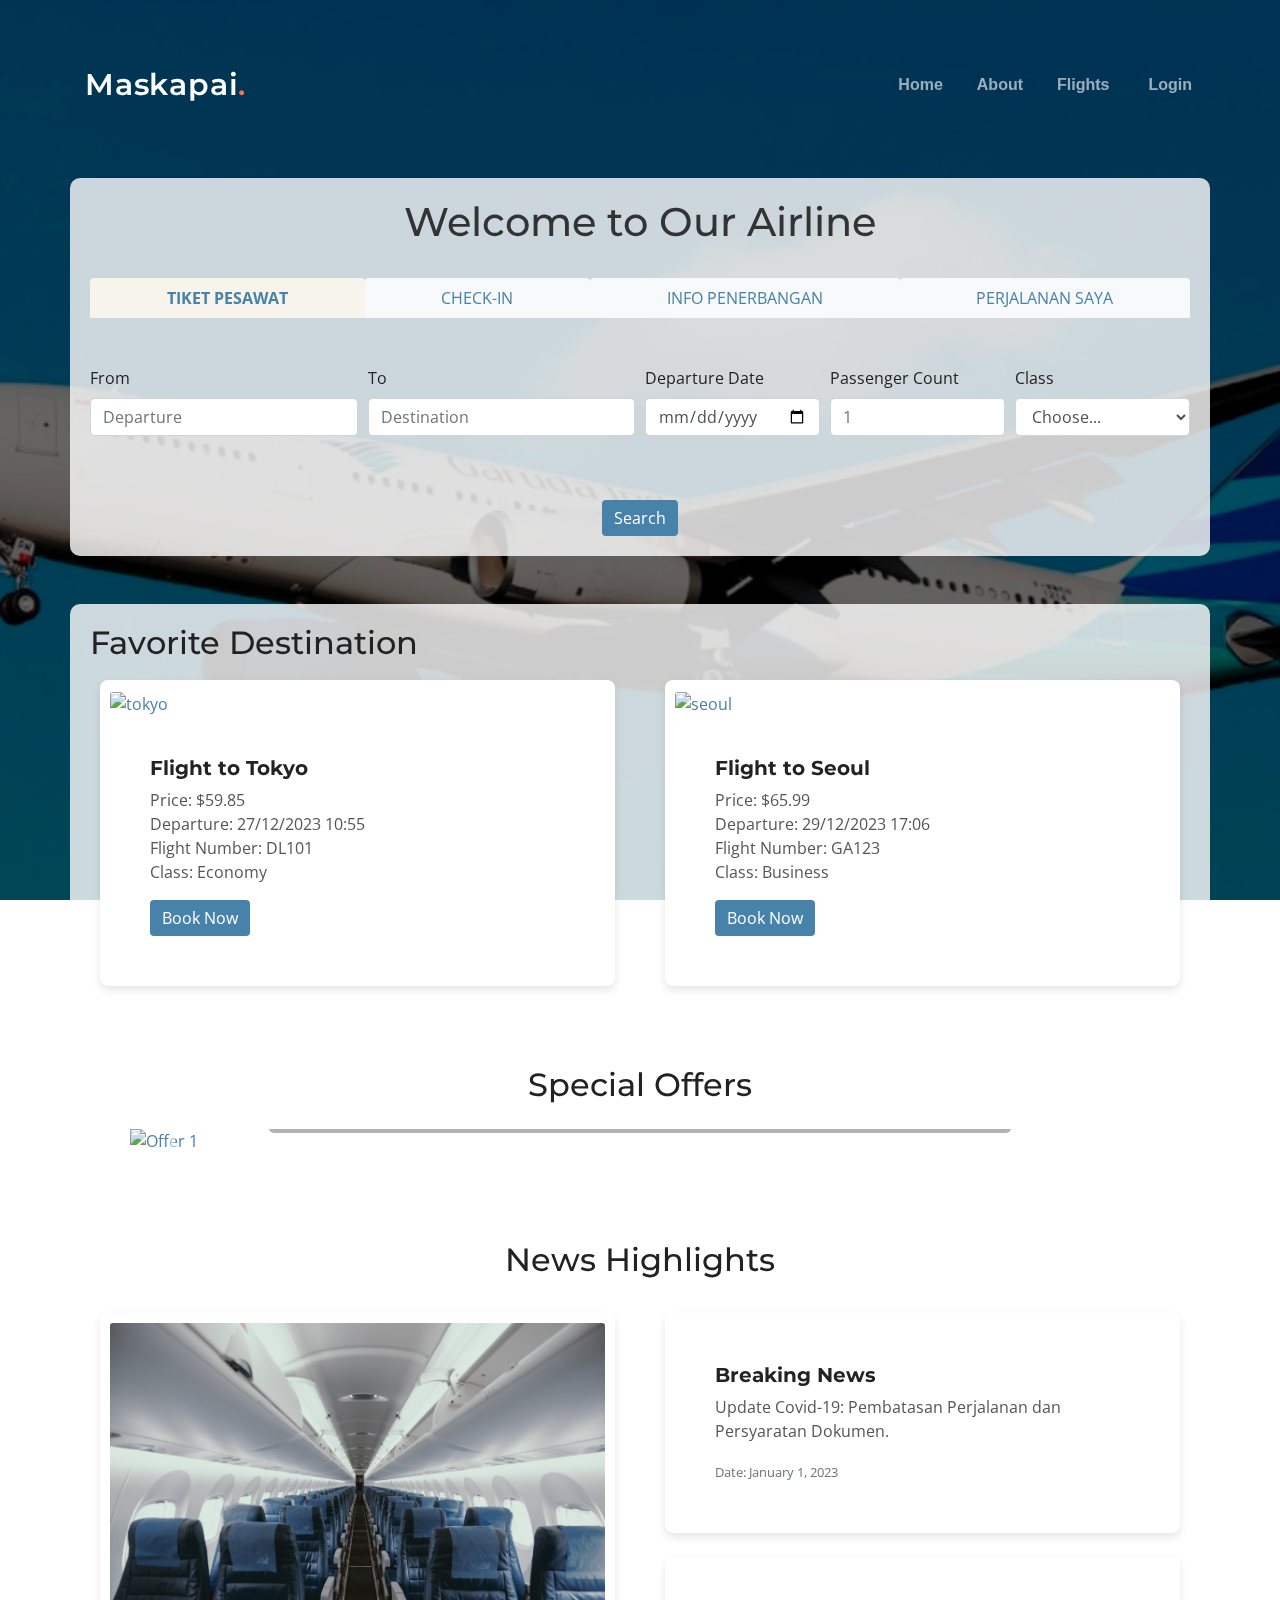
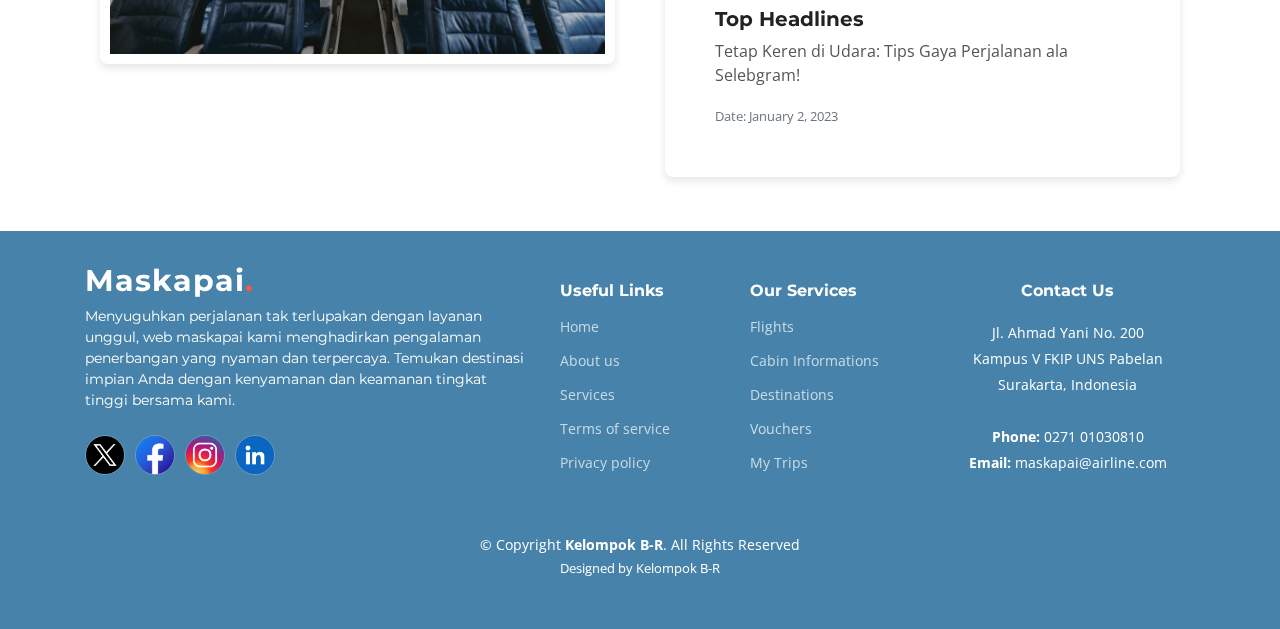
==== commit 5f80c04a: "up2" ====
--- a/index.html
+++ b/index.html
@@ -19,7 +19,7 @@
 
     <!-- jQuery -->
     <script src="https://code.jquery.com/jquery-3.6.4.min.js"></script>
-    
+
     <!-- jQuery UI -->
     <script src="https://code.jquery.com/ui/1.12.1/jquery-ui.js"></script>
 
@@ -27,43 +27,8 @@
     <link rel="stylesheet" href="https://cdnjs.cloudflare.com/ajax/libs/font-awesome/5.15.4/css/all.min.css">
 
     <!-- Custom CSS -->
-    <link href="style.css" rel="stylesheet">
-    <link href="index.css" rel="stylesheet">
-
-  <style>
-    body::before {
-    content: "";
-    position: fixed;
-    top: 0;
-    left: 0;
-    width: 100%;
-    height: 100%;
-    background: rgba(0, 0, 0, 0.6); /* Warna hitam dengan tingkat kecerahan 0.6 (sesuaikan sesuai keinginan) */
-    z-index: -1; /* Letakkan di bawah gambar utama */
-    }
-    body {
-    background-image: url('assets/pesawat.png');
-    background-size: cover; /* or use 'contain' if you want the whole image to be visible */
-    background-repeat: no-repeat;
-    background-attachment: fixed; /* Fixed background */
-    background-position: center center; /* Center the background image */
-    }
-    .p {
-      background-color: rgba(255, 255, 255, 0.8); /*transparansi*/
-      padding: 20px;
-      border-radius: 10px;
-      margin-top: 50px;
-    }
-    h1 {
-      color: #333;
-      text-align: center;
-    }
-    #flightSearchForm {
-      background-color: #fff;
-      padding: 20px;
-      border-radius: 10px;
-    }
-  </style>
+    <link href="css/flights.css" rel="stylesheet">
+    <link href="css/index.css" rel="stylesheet">
 </head>
 <body>
 
@@ -125,36 +90,40 @@
     <!-- ini kaya tabbed pane di jframe -->
     <ul class="nav nav-tabs nav-fill" id="myTabs">
         <li class="nav-item">
-            <a class="nav-link active" id="flights-tab" data-toggle="tab" href="#flights">TIKET PESAWAT</a>
+            <a class="nav-link active" id="flights-tab" data-toggle="tab" href="#tiket">TIKET PESAWAT</a>
         </li>
         <li class="nav-item">
-            <a class="nav-link" id="offers-tab" data-toggle="tab" href="#offers">CHECK-IN</a>
+            <a class="nav-link" id="offers-tab" data-toggle="tab" href="#check-in">CHECK-IN</a>
         </li>
         <li class="nav-item">
-            <a class="nav-link" id="news-tab" data-toggle="tab" href="#news">INFO PENERBANGAN</a>
+            <a class="nav-link" id="news-tab" data-toggle="tab" href="#info">INFO PENERBANGAN</a>
         </li>
         <li class="nav-item">
-            <a class="nav-link" id="testimonials-tab" data-toggle="tab" href="#testimonials">PERJALANAN SAYA</a>
+            <a class="nav-link" id="testimonials-tab" data-toggle="tab" href="#perjalanan">PERJALANAN SAYA</a>
         </li>
     </ul>
     <div class="tab-content mt-3">
-        <div class="tab-pane fade show active" id="flights">
+        <div class="tab-pane fade show active" id="tiket">
             <h2></h2>
             <div class="mt-5">
-              <h2>Advanced Flight Search</h2>
+              <h2></h2>
               <form id="advancedSearchForm">
                 <div class="form-row">
-                  <div class="form-group col-md-4">
+                  <div class="form-group col-md-3">
                     <label for="inputFrom">From</label>
                     <input type="text" class="form-control" id="inputFrom" placeholder="Departure">
                   </div>
-                  <div class="form-group col-md-4">
+                  <div class="form-group col-md-3">
                     <label for="inputTo">To</label>
                     <input type="text" class="form-control" id="inputTo" placeholder="Destination">
                   </div>
                   <div class="form-group col-md-2">
                     <label for="inputDate">Departure Date</label>
                     <input type="date" class="form-control" id="inputDate">
+                  </div>
+                  <div class="form-group col-md-2">
+                    <label for="inputPassengers">Passenger Count</label>
+                    <input type="number" class="form-control" id="inputPassengers" min="1" placeholder="1">
                   </div>
                   <div class="form-group col-md-2">
                     <label for="inputClass">Class</label>
@@ -165,34 +134,133 @@
                     </select>
                   </div>
                 </div>
-                <button type="submit" class="btn btn-primary">Search</button>
+                <div class="mt-5 d-flex justify-content-center">
+                  <button type="submit" class="btn btn-primary">Search</button>
+                </div>
               </form>
-          </div>
-        </div>
-        <div class="tab-pane fade" id="offers">
-            <h2>Check-In</h2>
-        </div>
-        <div class="tab-pane fade" id="news">
-            <h2>Info Penerbangan</h2>
-        </div>
-        <div class="tab-pane fade" id="testimonials">
-            <h2>Perjalanan Saya</h2>
+            </div>
+        </div>
+        <div class="tab-pane fade" id="check-in">
+            <h2></h2>
+            <div class="container mt-3">
+              <div class="info-di-panel">
+                <ul>
+                  <li> Satu kode booking hanya diizinkan untuk melakukan satu kali Online Check-In.
+                      <ul>
+                          <li> Apabila terdapat lebih dari satu penumpang dalam satu kode booking, maka seluruh penumpang wajib melakukan Online Check-In dalam satu waktu.</li>
+                          <li> Jika tidak, penumpang lain dalam kode booking yang sama tidak bisa melakukan Online Check-In dan hanya dapat melakukan Check-In di bandara.</li>
+                      </ul>
+                  </li>
+                  <li> Layanan Online Check-In tersedia mulai dari 48 jam hingga 2 jam sebelum waktu keberangkatan untuk penerbangan domestik dan 48 jam hingga 4 jam sebelum waktu keberangkatan untuk penerbangan internasional</li>
+                  <li> Layanan Online Check-In tidak tersedia untuk penumpang berikut:
+                      <ul>
+                          <li> Penumpang yang tidak memiliki e-ticket</li>
+                          <li> Bayi berumur di bawah 2 tahun yang tidak menempati tempat duduk</li>
+                          <li> Penumpang yang membutuhkan bantuan khusus di bandara, misalnya; penumpang dalam kondisi hamil, anak-anak berusia kurang dari 12 tahun yang bepergian sendiri, Unaccompanied Minor (UM), membutuhkan kursi roda, stretcher case atau penanganan khusus lainnya di bandara.</li>
+                          <li> Penumpang dengan kode booking yang berisi lebih dari 9 orang (group booking)</li>
+                      </ul>
+                  </li>
+                  <li> Sistem akan memberikan Anda tempat duduk secara otomatis, tapi Anda dapat mengubah kursi sesuai dengan preferensi Anda saat Online Check-In.</li>
+                  <li> Untuk penerbangan internasional, harap melaporkan Online Boarding Pass Anda (dalam bentuk PDF maupun QR barcode) di konter Check-In di bandara sebelum naik pesawat.</li>
+                  <li> Untuk penerbangan internasional, pastikan Anda membawa Paspor dengan validitas minimal enam bulan sebelum tanggal perjalanan, dan dokumen valid lain seperti Visa yang dibutuhkan untuk perjalanan Anda. Tunjukkan dokumen-dokumen tersebut di konter Check-In Garuda Indonesia di bandara sebelum naik pesawat.</li>
+                  <li> Nomor ruang tunggu dan nomor kursi dapat berubah sewaktu-waktu tanpa pemberitahuan terlebih dahulu, karena beberapa alasan seperti situasi di bandara pada saat penerbangan atau terjadi penggantian armada pesawat. Silakan periksa informasi ruang tunggu melalui sistem penyampaian informasi saat Anda tiba di bandara.</li>
+                  <li> Jika Anda tidak berhasil menyelesaikan prosedur Online Check-In dikarenakan masalah teknis, seperti kesalahan pada printer atau sistem, perhatikan petunjuk pada halaman Online Check-In tersebut dan selesaikan prosedur boarding pada konter Check-In di bandara.</li>
+              </ul>
+              <div class="custom-control custom-checkbox mt-3">
+                <input type="checkbox" class="custom-control-input" id="agreeCheckbox" onchange="toggleButton()">
+                <label class="custom-control-label" for="agreeCheckbox">Saya sudah membaca pemberitahuan dan informasi check-in</label>
+              </div>
+              <div class="mt-4 d-flex justify-content-center">
+                <button id="lanjutButton" class="btn btn-secondary mt-3" disabled>Lanjutkan</button>
+              </div>
+              </div>
+          </div>
+        </div>
+        <div class="tab-pane fade" id="info">
+            <h2></h2>
+            <div class="mt-5">
+              <h2></h2>
+              <form id="advancedSearchForm">
+                <div class="form-row">
+                  <div class="form-group col-md-4">
+                    <label for="inputFrom">From</label>
+                    <input type="text" class="form-control" id="inputFrom" placeholder="Departure">
+                  </div>
+                  <div class="form-group col-md-4">
+                    <label for="inputTo">To</label>
+                    <input type="text" class="form-control" id="inputTo" placeholder="Destination">
+                  </div>
+                  <div class="form-group col-md-4">
+                    <label for="inputDate">Departure Date</label>
+                    <input type="date" class="form-control" id="inputDate">
+                  </div>
+                </div>
+                <div class="mt-5 d-flex justify-content-center">
+                  <button type="submit" class="btn btn-primary">Check</button>
+                </div>
+              </form>
+            </div>
+        </div>
+        <div class="tab-pane fade" id="perjalanan">
+            <h2></h2>
+            <div class="row">
+              <div class="col-md-6">
+                <div class="form-group">
+                  <label for="kodeBooking">Kode Booking</label>
+                  <input type="text" class="form-control" id="kodeBooking" placeholder="Masukkan Kode Booking">
+                </div>
+              </div>
+              <div class="col-md-6">
+                <div class="form-group">
+                  <label for="namaBelakang">Nama Belakang</label>
+                  <input type="text" class="form-control" id="namaBelakang" placeholder="Masukkan Nama Belakang">
+                </div>
+              </div>
+            </div>
+            <div class="info-di-panel">
+              <p>
+                Syarat & Ketentuan Manage My Booking<br><br>
+                <ol class="custom-list">
+                  <li>Cek informasi reservasi.</li>
+                  <li>Menambahkan layanan seperti Pemilihan Kursi (mungkin berbayar), Permintaan Khusus Makanan, serta Bagasi Tambahan Berbayar.
+                    <ul class="custom-list">
+                      <li>Pemilihan kursi berbayar serta bagasi tambahan berbayar hanya berlaku untuk tiket yang dibeli melalui Garuda Indonesia Channel (Website, GIA Mobile App, Kantor Penjualan, dan Contact Center).</li>
+                    </ul>
+                  </li>
+                  <li>Melakukan perubahan detail kontak.</li>
+                  <li>Penjadwalan Ulang Penerbangan.
+                    <ul class="custom-list">
+                      <li>Berlaku untuk seluruh rute penerbangan Garuda Indonesia, baik Domestik ataupun Internasional.</li>
+                      <li>Hanya berlaku untuk tiket sebelum jadwal keberangkatan.</li>
+                      <li>Hanya berlaku untuk tiket yang dibeli melalui Garuda Indonesia Channel (Website, GIA Mobile App, Kantor Penjualan, dan Contact Center).</li>
+                    </ul>
+                  </li>
+                </ol>
+              </p>
+            </div>
+            <div class="mt-5 d-flex justify-content-center">
+              <button type="submit" class="btn btn-primary" onclick="cariPerjalanan()">Cari</button>
+            </div>
+            <!-- Hasil pencarian atau informasi perjalanan dapat ditampilkan di sini -->
+            <div id="hasilPerjalanan"></div>
         </div>
     </div>
   </div>
 
   <div class="container mt-5 p">
-    <h2>Available Flights</h2>
+    <h2>Favorite Destination</h2>
     <div class="row">
       <div class="col-md-6">
         <div class="card mb-3">
-          <img src="https://via.placeholder.com/300x200" class="card-img-top" alt="Flight Image">
+          <a href="https://www.freepik.com/free-photo/cherry-blossoms-spring-chureito-pagoda-fuji-mountain-japan_10824438.htm#query=tokyo&position=1&from_view=search&track=sph&uuid=b5328930-aaf8-4c76-9139-67002e2a5173" target="_blank">
+            <img src="assets/a-f-tokyo.jpg" class="card-img-top" alt="tokyo">
+          </a>
           <div class="card-body">
-            <h5 class="card-title">Flight to Destination A</h5>
+            <h5 class="card-title">Flight to Tokyo</h5>
             <p class="card-text">
-              Price: $XXX <br>
-              Departure: DD/MM/YYYY HH:MM <br>
-              Flight Number: XXXX <br>
+              Price: $59.85 <br>
+              Departure: 27/12/2023 10:55 <br>
+              Flight Number: DL101 <br>
               Class: Economy
             </p>
             <a href="#" class="btn btn-primary">Book Now</a>
@@ -201,13 +269,15 @@
       </div>
       <div class="col-md-6">
         <div class="card mb-3">
-          <img src="https://via.placeholder.com/300x200" class="card-img-top" alt="Flight Image">
+          <a href="https://www.freepik.com/free-photo/seoul-tower-with-gyeongbokgung-roof-red-autumn-maple-leaves-namsan-mountain-south-korea_11599580.htm#query=south%20korea&position=2&from_view=search&track=ais&uuid=282adee1-49e8-47f3-8be2-eacc994f08d6">
+            <img src="assets/a-f-seoul.jpg" class="card-img-top" alt="seoul">
+          </a>
           <div class="card-body">
-            <h5 class="card-title">Flight to Destination B</h5>
+            <h5 class="card-title">Flight to Seoul</h5>
             <p class="card-text">
-              Price: $XXX <br>
-              Departure: DD/MM/YYYY HH:MM <br>
-              Flight Number: XXXX <br>
+              Price: $65.99 <br>
+              Departure: 29/12/2023 17:06 <br>
+              Flight Number: GA123 <br>
               Class: Business
             </p>
             <a href="#" class="btn btn-primary">Book Now</a>
@@ -222,21 +292,27 @@
     <div id="carouselExampleControls" class="carousel slide" data-ride="carousel">
       <div class="carousel-inner">
         <div class="carousel-item active">
-          <img src="https://via.placeholder.com/1200x500" class="d-block w-100" alt="Offer 1">
+          <a href="https://www.freepik.com/free-photo/lockdown-is-time-travelhappiness-asian-femlae-traveller-wear-casual-cloth-hand-wave-gesture-smiling-while-sit-relax-terminal-airport-floor-with-luggage-safety-travel-concept_25117967.htm#page=2&query=going%20vacation&position=11&from_view=search&track=ais&uuid=e1189a23-3b01-48a5-8d9b-14d3ba52b86a">
+            <img src="assets/offer1.jpg" class="d-block w-100" alt="Offer 1">
+          </a>
           <div class="carousel-caption d-none d-md-block">
             <h5>Offer Title 1</h5>
             <p>Description for Offer 1</p>
           </div>
         </div>
         <div class="carousel-item">
-          <img src="https://via.placeholder.com/1200x500" class="d-block w-100" alt="Offer 2">
+          <a href="https://www.freepik.com/free-photo/full-shot-travel-concept-with-landmarks_19894677.htm#query=vacation&position=26&from_view=search&track=sph&uuid=f2c4cfb4-515a-4a26-b9b5-8e1fa9462966">
+            <img src="assets/offer2.jpg" class="d-block w-100" alt="Offer 2">
+          </a>
           <div class="carousel-caption d-none d-md-block">
             <h5>Offer Title 2</h5>
             <p>Description for Offer 2</p>
           </div>
         </div>
         <div class="carousel-item">
-          <img src="https://via.placeholder.com/1200x500" class="d-block w-100" alt="Offer 3">
+          <a href="https://www.freepik.com/free-photo/brunette-handsome-man-white-tshirt-black-pants-walks-crosswalk-cool-guy-denim-jacket-sunglasses-holds-brown-backpack-yellow-suitcase_23667642.htm#page=4&query=going%20vacation&position=3&from_view=search&track=ais&uuid=e1189a23-3b01-48a5-8d9b-14d3ba52b86a">
+            <img src="assets/offer3.jpg" class="d-block w-100" alt="Offer 3">
+          </a>
           <div class="carousel-caption d-none d-md-block">
             <h5>Offer Title 3</h5>
             <p>Description for Offer 3</p>
@@ -259,57 +335,28 @@
     <div class="row">
       <div class="col-md-6 mb-4">
         <div class="card">
-          <img src="https://via.placeholder.com/400x300" class="card-img-top" alt="News Image">
+          <a href="https://unsplash.com/@jcgellidon?utm_content=creditCopyText&utm_medium=referral&utm_source=unsplash"></a>
+          <a href="https://unsplash.com/photos/blue-airplane-interior-with-seats-1g3qVp7ynX4?utm_content=creditCopyText&utm_medium=referral&utm_source=unsplash">
+            <img src="assets/news.jpg" class="card-img-top" alt="News Image">
+          </a>
         </div>
       </div>
       <div class="col-md-6 mb-4">
         <div class="card">
           <div class="card-body">
             <h5 class="card-title">Breaking News</h5>
-            <p class="card-text">Short description about the news. Lorem ipsum dolor sit amet, consectetur adipiscing elit.</p>
+            <p class="card-text">Update Covid-19: Pembatasan Perjalanan dan Persyaratan Dokumen.</p>
             <p class="card-text"><small class="text-muted">Date: January 1, 2023</small></p>
           </div>
         </div>
         <div class="card mt-4">
           <div class="card-body">
             <h5 class="card-title">Top Headlines</h5>
-            <p class="card-text">Summary of another news article. Ut enim ad minim veniam, quis nostrud exercitation ullamco laboris.</p>
+            <p class="card-text">Tetap Keren di Udara: Tips Gaya Perjalanan ala Selebgram!</p>
             <p class="card-text"><small class="text-muted">Date: January 2, 2023</small></p>
           </div>
         </div>
       </div>
-    </div>
-  </div>
-  
-  <div class="container mt-5 p">
-    <h2>Customer Testimonials</h2>
-    <div id="testimonialsCarousel" class="carousel slide" data-ride="carousel">
-      <ol class="carousel-indicators">
-        <li data-target="#testimonialsCarousel" data-slide-to="0" class="active"></li>
-        <li data-target="#testimonialsCarousel" data-slide-to="1"></li>
-      </ol>
-      <div class="carousel-inner">
-        <div class="carousel-item active">
-          <div class="carousel-caption">
-            <h5>John Doe</h5>
-            <p>"Great flight experience with excellent service!"</p>
-          </div>
-        </div>
-        <div class="carousel-item">
-          <div class="carousel-caption">
-            <h5>Jane Smith</h5>
-            <p>"Comfortable seats and friendly staff. Highly recommend!"</p>
-          </div>
-        </div>
-      </div>      
-      <a class="carousel-control-prev" href="#testimonialsCarousel" role="button" data-slide="prev">
-        <span class="carousel-control-prev-icon" aria-hidden="true"></span>
-        <span class="sr-only">Previous</span>
-      </a>
-      <a class="carousel-control-next" href="#testimonialsCarousel" role="button" data-slide="next">
-        <span class="carousel-control-next-icon" aria-hidden="true"></span>
-        <span class="sr-only">Next</span>
-      </a>
     </div>
   </div>
 
@@ -319,14 +366,22 @@
       <div class="row gy-4">
         <div class="col-lg-5 col-md-12 footer-info">
           <a href="index.html" class="logo d-flex align-items-center">
-            <span>Impact</span>
-          </a>
-          <p>Cras fermentum odio eu feugiat lide par naso tierra. Justo eget nada terra videa magna derita valies darta donna mare fermentum iaculis eu non diam phasellus.</p>
+            <span>Maskapai<span style="color: #f85a40;">.</span></span>
+          </a>
+          <p>Menyuguhkan perjalanan tak terlupakan dengan layanan unggul, web maskapai kami menghadirkan pengalaman penerbangan yang nyaman dan terpercaya. Temukan destinasi impian Anda dengan kenyamanan dan keamanan tingkat tinggi bersama kami.</p>
           <div class="social-links d-flex mt-4">
-            <a href="#" class="twitter"><i class="bi bi-twitter"></i></a>
-            <a href="#" class="facebook"><i class="bi bi-facebook"></i></a>
-            <a href="#" class="instagram"><i class="bi bi-instagram"></i></a>
-            <a href="#" class="linkedin"><i class="bi bi-linkedin"></i></a>
+            <a href="#" class="twitter"><i class="bi bi-twitter"></i>
+              <img src="assets/logo-x.png" class="card-img-top" alt="twitter">
+            </a>
+            <a href="#" class="facebook"><i class="bi bi-facebook"></i>
+              <img src="assets/logo-facebook.png" class="card-img-top" alt="facebook">
+            </a>
+            <a href="#" class="instagram"><i class="bi bi-instagram"></i>
+              <img src="assets/logo-instagram.png" class="card-img-top" alt="instagram">
+            </a>
+            <a href="#" class="linkedin"><i class="bi bi-linkedin"></i>
+              <img src="assets/logo-linkedin.png" class="card-img-top" alt="linkedin">
+            </a>
           </div>
         </div>
 
@@ -355,11 +410,11 @@
         <div class="col-lg-3 col-md-12 footer-contact text-center text-md-start">
           <h4>Contact Us</h4>
           <p>
-            A108 Adam Street <br>
-            New York, NY 535022<br>
-            United States <br><br>
-            <strong>Phone:</strong> +1 5589 55488 55<br>
-            <strong>Email:</strong> info@example.com<br>
+            Jl. Ahmad Yani No. 200 <br>
+            Kampus V FKIP UNS Pabelan <br>
+            Surakarta, Indonesia <br><br>
+            <strong>Phone:</strong> 0271 01030810<br>
+            <strong>Email:</strong> maskapai@airline.com<br>
           </p>
 
         </div>
@@ -369,10 +424,10 @@
 
     <div class="container mt-4">
       <div class="copyright">
-        &copy; Copyright <strong><span>Kelompok XX</span></strong>. All Rights Reserved
+        &copy; Copyright <strong><span>Kelompok B-R</span></strong>. All Rights Reserved
       </div>
       <div class="credits">
-        Designed by Kelompok XX</a>
+        Designed by Kelompok B-R</a>
       </div>
     </div>
 
@@ -383,8 +438,8 @@
   <script src="https://stackpath.bootstrapcdn.com/bootstrap/4.5.2/js/bootstrap.min.js"></script>
 
   <!-- Your custom scripts -->
-  <script src="js/home.js"></script>
+  <script src="js/index.js"></script>
   <script src="js/autocomplete.js"></script>
-  <script src="scripts.js"></script>
+  <script src="js/flights.js"></script>
 </body>
 </html>
--- a/css/flights.css
+++ b/css/flights.css
@@ -0,0 +1,1384 @@
+:root {
+    --font-default: "Open Sans", system-ui, -apple-system, "Segoe UI", Roboto, "Helvetica Neue", Arial, "Noto Sans", "Liberation Sans", sans-serif, "Apple Color Emoji", "Segoe UI Emoji", "Segoe UI Symbol", "Noto Color Emoji";
+    --font-primary: "Montserrat", sans-serif;
+    --font-secondary: "Poppins", sans-serif;
+  }
+  
+  /* Colors */
+  :root {
+    --color-default: #222222;
+    --color-primary: #4682A9;
+    --color-secondary: #f85a40;
+  }
+  
+  /* Smooth scroll behavior */
+  :root {
+    scroll-behavior: smooth;
+  }
+  
+  /*--------------------------------------------------------------
+  # General
+  --------------------------------------------------------------*/
+  body {
+    font-family: var(--font-default);
+    color: var(--color-default);
+  }
+  
+  a {
+    color: var(--color-primary);
+    text-decoration: none;
+  }
+  
+  a:hover {
+    color: #00b6a1;
+    text-decoration: none;
+  }
+  
+  h1,
+  h2,
+  h3,
+  h4,
+  h5,
+  h6 {
+    font-family: var(--font-primary);
+  }
+  
+  /*--------------------------------------------------------------
+  # Sections & Section Header
+  --------------------------------------------------------------*/
+  section {
+    padding: 60px 0;
+    overflow: hidden;
+  }
+  
+  .sections-bg {
+    background-color: #f6f6f6;
+  }
+  
+  .section-header {
+    text-align: center;
+    padding-bottom: 60px;
+  }
+  
+  .section-header h2 {
+    font-size: 32px;
+    font-weight: 600;
+    margin-bottom: 20px;
+    padding-bottom: 20px;
+    position: relative;
+  }
+  
+  .section-header h2:after {
+    content: "";
+    position: absolute;
+    display: block;
+    width: 50px;
+    height: 3px;
+    background: var(--color-primary);
+    left: 0;
+    right: 0;
+    bottom: 0;
+    margin: auto;
+  }
+  
+  .section-header p {
+    margin-bottom: 0;
+    color: #6f6f6f;
+  }
+  
+  /*--------------------------------------------------------------
+  # Breadcrumbs
+  --------------------------------------------------------------*/
+  .breadcrumbs .page-header {
+    padding: 60px 0 60px 0;
+    min-height: 20vh;
+    position: relative;
+    background-color: var(--color-primary);
+  }
+  
+  .breadcrumbs .page-header h2 {
+    font-size: 56px;
+    font-weight: 500;
+    color: #fff;
+    font-family: var(--font-secondary);
+  }
+  
+  .breadcrumbs .page-header p {
+    color: rgba(255, 255, 255, 0.8);
+  }
+  
+  .breadcrumbs nav {
+    background-color: #f6f6f6;
+    padding: 20px 0;
+  }
+  
+  .breadcrumbs nav ol {
+    display: flex;
+    flex-wrap: wrap;
+    list-style: none;
+    margin: 0;
+    padding: 0;
+    font-size: 16px;
+    font-weight: 600;
+    color: var(--color-default);
+  }
+  
+  .breadcrumbs nav ol a {
+    color: var(--color-primary);
+    transition: 0.3s;
+  }
+  
+  .breadcrumbs nav ol a:hover {
+    text-decoration: underline;
+  }
+  
+  .breadcrumbs nav ol li+li {
+    padding-left: 10px;
+  }
+  
+  .breadcrumbs nav ol li+li::before {
+    display: inline-block;
+    padding-right: 10px;
+    color: var(--color-secondary);
+    content: "/";
+  }
+  
+  /*--------------------------------------------------------------
+  # Scroll top button
+  --------------------------------------------------------------*/
+  .scroll-top {
+    position: fixed;
+    visibility: hidden;
+    opacity: 0;
+    right: 15px;
+    bottom: -15px;
+    z-index: 99999;
+    background: var(--color-secondary);
+    width: 44px;
+    height: 44px;
+    border-radius: 50px;
+    transition: all 0.4s;
+  }
+  
+  .scroll-top i {
+    font-size: 24px;
+    color: #fff;
+    line-height: 0;
+  }
+  
+  .scroll-top:hover {
+    background: rgba(248, 90, 64, 0.8);
+    color: #fff;
+  }
+  
+  .scroll-top.active {
+    visibility: visible;
+    opacity: 1;
+    bottom: 15px;
+  }
+  
+  
+  /*--------------------------------------------------------------
+  # Preloader
+  --------------------------------------------------------------*/
+  #preloader {
+    position: fixed;
+    inset: 0;
+    z-index: 999999;
+    overflow: hidden;
+    background: #fff;
+    transition: all 0.6s ease-out;
+  }
+  
+  #preloader:before {
+    content: "";
+    position: fixed;
+    top: calc(50% - 30px);
+    left: calc(50% - 30px);
+    border: 6px solid #fff;
+    border-color: var(--color-primary) transparent var(--color-primary) transparent;
+    border-radius: 50%;
+    width: 60px;
+    height: 60px;
+    animation: animate-preloader 1.5s linear infinite;
+  }
+  
+  @keyframes animate-preloader {
+    0% {
+      transform: rotate(0deg);
+    }
+  
+    100% {
+      transform: rotate(360deg);
+    }
+  }
+  
+  /*--------------------------------------------------------------
+  # Disable aos animation delay on mobile devices
+  --------------------------------------------------------------*/
+  @media screen and (max-width: 768px) {
+    [data-aos-delay] {
+      transition-delay: 0 !important;
+    }
+  }
+  
+  /*--------------------------------------------------------------
+  # Header
+  --------------------------------------------------------------*/
+  .topbar {
+    background: #4682A9;
+    height: 40px;
+    font-size: 14px;
+    transition: all 0.5s;
+    color: #fff;
+    padding: 0;
+  }
+  
+  .topbar .contact-info i {
+    font-style: normal;
+    color: #fff;
+    line-height: 0;
+  }
+  
+  .topbar .contact-info i a,
+  .topbar .contact-info i span {
+    padding-left: 5px;
+    color: #fff;
+  }
+  
+  @media (max-width: 575px) {
+  
+    .topbar .contact-info i a,
+    .topbar .contact-info i span {
+      font-size: 13px;
+    }
+  }
+  
+  .topbar .contact-info i a {
+    line-height: 0;
+    transition: 0.3s;
+  }
+  
+  .topbar .contact-info i a:hover {
+    color: #fff;
+    text-decoration: underline;
+  }
+  
+  .topbar .social-links a {
+    color: rgba(255, 255, 255, 0.7);
+    line-height: 0;
+    transition: 0.3s;
+    margin-left: 20px;
+  }
+  
+  .topbar .social-links a:hover {
+    color: #fff;
+  }
+  
+  .header {
+    transition: all 0.5s;
+    z-index: 997;
+    height: 90px;
+    background-color: var(--color-primary);
+  }
+  
+  .header.sticked {
+    position: fixed;
+    top: 0;
+    right: 0;
+    left: 0;
+    height: 70px;
+    box-shadow: 0px 2px 20px rgba(0, 0, 0, 0.1);
+  }
+  
+  .header .logo img {
+    max-height: 40px;
+    margin-right: 6px;
+  }
+  
+  .header .logo h1 {
+    font-size: 30px;
+    margin: 0;
+    font-weight: 600;
+    letter-spacing: 0.8px;
+    color: #fff;
+    font-family: var(--font-primary);
+  }
+  
+  .header .logo h1 span {
+    color: #f96f59;
+  }
+  
+  .sticked-header-offset {
+    margin-top: 70px;
+  }
+  
+  section {
+    scroll-margin-top: 70px;
+  }
+  
+  /*--------------------------------------------------------------
+  # Desktop Navigation
+  --------------------------------------------------------------*/
+  @media (min-width: 1280px) {
+    .navbar {
+      padding: 0;
+    }
+  
+    .navbar ul {
+      margin: 0;
+      padding: 0;
+      display: flex;
+      list-style: none;
+      align-items: center;
+    }
+  
+    .navbar li {
+      position: relative;
+    }
+  
+    .navbar>ul>li {
+      white-space: nowrap;
+      padding: 10px 0 10px 28px;
+    }
+  
+    .navbar a,
+    .navbar a:focus {
+      display: flex;
+      align-items: center;
+      justify-content: space-between;
+      padding: 0 3px;
+      font-family: var(--font-secondary);
+      font-size: 16px;
+      font-weight: 600;
+      color: rgba(255, 255, 255, 0.6);
+      white-space: nowrap;
+      transition: 0.3s;
+      position: relative;
+    }
+  
+    .navbar a i,
+    .navbar a:focus i {
+      font-size: 12px;
+      line-height: 0;
+      margin-left: 5px;
+    }
+  
+    .navbar>ul>li>a:before {
+      content: "";
+      position: absolute;
+      width: 100%;
+      height: 2px;
+      bottom: -6px;
+      left: 0;
+      background-color: var(--color-secondary);
+      visibility: hidden;
+      width: 0px;
+      transition: all 0.3s ease-in-out 0s;
+    }
+  
+    .navbar a:hover:before,
+    .navbar li:hover>a:before,
+    .navbar .active:before {
+      visibility: visible;
+      width: 100%;
+    }
+  
+    .navbar a:hover,
+    .navbar .active,
+    .navbar .active:focus,
+    .navbar li:hover>a {
+      color: #fff;
+    }
+  
+    .navbar .dropdown ul {
+      display: block;
+      position: absolute;
+      left: 28px;
+      top: calc(100% + 30px);
+      margin: 0;
+      padding: 10px 0;
+      z-index: 99;
+      opacity: 0;
+      visibility: hidden;
+      background: #fff;
+      box-shadow: 0px 0px 30px rgba(127, 137, 161, 0.25);
+      transition: 0.3s;
+      border-radius: 4px;
+    }
+  
+    .navbar .dropdown ul li {
+      min-width: 200px;
+    }
+  
+    .navbar .dropdown ul a {
+      padding: 10px 20px;
+      font-size: 15px;
+      text-transform: none;
+      font-weight: 600;
+      color: #4682A9;
+    }
+  
+    .navbar .dropdown ul a i {
+      font-size: 12px;
+    }
+  
+    .navbar .dropdown ul a:hover,
+    .navbar .dropdown ul .active:hover,
+    .navbar .dropdown ul li:hover>a {
+      color: var(--color-secondary);
+    }
+  
+    .navbar .dropdown:hover>ul {
+      opacity: 1;
+      top: 100%;
+      visibility: visible;
+    }
+  
+    .navbar .dropdown .dropdown ul {
+      top: 0;
+      left: calc(100% - 30px);
+      visibility: hidden;
+    }
+  
+    .navbar .dropdown .dropdown:hover>ul {
+      opacity: 1;
+      top: 0;
+      left: 100%;
+      visibility: visible;
+    }
+  }
+  
+  @media (min-width: 1280px) and (max-width: 1366px) {
+    .navbar .dropdown .dropdown ul {
+      left: -90%;
+    }
+  
+    .navbar .dropdown .dropdown:hover>ul {
+      left: -100%;
+    }
+  }
+  
+  @media (min-width: 1280px) {
+  
+    .mobile-nav-show,
+    .mobile-nav-hide {
+      display: none;
+    }
+  }
+  
+  /*--------------------------------------------------------------
+  # Mobile Navigation
+  --------------------------------------------------------------*/
+  @media (max-width: 1279px) {
+    .navbar {
+      position: fixed;
+      top: 0;
+      right: -100%;
+      width: 100%;
+      max-width: 400px;
+      bottom: 0;
+      transition: 0.3s;
+      z-index: 9997;
+    }
+  
+    .navbar ul {
+      position: absolute;
+      inset: 0;
+      padding: 50px 0 10px 0;
+      margin: 0;
+      background: rgba(0, 131, 116, 0.9);
+      overflow-y: auto;
+      transition: 0.3s;
+      z-index: 9998;
+    }
+  
+    .navbar a,
+    .navbar a:focus {
+      display: flex;
+      align-items: center;
+      justify-content: space-between;
+      padding: 10px 20px;
+      font-family: var(--font-primary);
+      font-size: 15px;
+      font-weight: 600;
+      color: rgba(255, 255, 255, 0.7);
+      white-space: nowrap;
+      transition: 0.3s;
+    }
+  
+    .navbar a i,
+    .navbar a:focus i {
+      font-size: 12px;
+      line-height: 0;
+      margin-left: 5px;
+    }
+  
+    .navbar a:hover,
+    .navbar .active,
+    .navbar .active:focus,
+    .navbar li:hover>a {
+      color: #fff;
+    }
+  
+    .navbar .getstarted,
+    .navbar .getstarted:focus {
+      background: var(--color-primary);
+      padding: 8px 20px;
+      border-radius: 4px;
+      margin: 15px;
+      color: #fff;
+    }
+  
+    .navbar .getstarted:hover,
+    .navbar .getstarted:focus:hover {
+      color: #fff;
+      background: rgba(0, 131, 116, 0.8);
+    }
+  
+    .navbar .dropdown ul,
+    .navbar .dropdown .dropdown ul {
+      position: static;
+      display: none;
+      padding: 10px 0;
+      margin: 10px 20px;
+      transition: all 0.5s ease-in-out;
+      background-color: #007466;
+      border: 1px solid #006459;
+    }
+  
+    .navbar .dropdown>.dropdown-active,
+    .navbar .dropdown .dropdown>.dropdown-active {
+      display: block;
+    }
+  
+    .mobile-nav-show {
+      color: rgba(255, 255, 255, 0.6);
+      font-size: 28px;
+      cursor: pointer;
+      line-height: 0;
+      transition: 0.5s;
+      z-index: 9999;
+      margin-right: 10px;
+    }
+  
+    .mobile-nav-hide {
+      color: #fff;
+      font-size: 32px;
+      cursor: pointer;
+      line-height: 0;
+      transition: 0.5s;
+      position: fixed;
+      right: 20px;
+      top: 20px;
+      z-index: 9999;
+    }
+  
+    .mobile-nav-active {
+      overflow: hidden;
+    }
+  
+    .mobile-nav-active .navbar {
+      right: 0;
+    }
+  
+    .mobile-nav-active .navbar:before {
+      content: "";
+      position: fixed;
+      inset: 0;
+      background: rgba(0, 106, 93, 0.8);
+      z-index: 9996;
+    }
+  }
+  
+  @keyframes pulsate-btn {
+    0% {
+      transform: scale(0.6, 0.6);
+      opacity: 1;
+    }
+  
+    100% {
+      transform: scale(1, 1);
+      opacity: 0;
+    }
+  }
+
+  /*--------------------------------------------------------------
+  # availables Section
+  --------------------------------------------------------------*/
+  .availables .available-wrap {
+    padding-left: 10px;
+  }
+  
+  .availables .available-item {
+    box-sizing: content-box;
+    padding: 30px;
+    margin: 30px 10px;
+    box-shadow: 0px 0 15px rgba(0, 0, 0, 0.1);
+    position: relative;
+    background: #fff;
+    border-radius: 10px;
+  }
+  
+  .availables .available-item .available-img {
+    width: 90px;
+    border-radius: 50px;
+    margin-right: 15px;
+  }
+  
+  .availables .available-item h3 {
+    font-size: 18px;
+    font-weight: bold;
+    margin: 10px 0 5px 0;
+    color: #000;
+  }
+  
+  .availables .available-item h4 {
+    font-size: 14px;
+    color: #999;
+    margin: 0;
+  }
+  
+  .availables .available-item .stars {
+    margin: 10px 0;
+  }
+  
+  .availables .available-item .stars i {
+    color: #ffc107;
+    margin: 0 1px;
+  }
+  
+  .availables .available-item .quote-icon-left,
+  .availables .available-item .quote-icon-right {
+    color: #009d8b;
+    font-size: 26px;
+    line-height: 0;
+  }
+  
+  .availables .available-item .quote-icon-left {
+    display: inline-block;
+    left: -5px;
+    position: relative;
+  }
+  
+  .availables .available-item .quote-icon-right {
+    display: inline-block;
+    right: -5px;
+    position: relative;
+    top: 10px;
+    transform: scale(-1, -1);
+  }
+  
+  .availables .available-item p {
+    font-style: italic;
+    margin: 15px auto 15px auto;
+  }
+  
+  .availables .swiper-pagination {
+    margin-top: 20px;
+    position: relative;
+  }
+  
+  .availables .swiper-pagination .swiper-pagination-bullet {
+    width: 12px;
+    height: 12px;
+    background-color: rgba(0, 0, 0, 0.2);
+    opacity: 1;
+  }
+  
+  .availables .swiper-pagination .swiper-pagination-bullet-active {
+    background-color: var(--color-primary);
+  }
+  
+  @media (max-width: 767px) {
+    .availables .available-wrap {
+      padding-left: 0;
+    }
+  
+    .availables .available-item {
+      padding: 30px;
+      margin: 15px;
+    }
+  
+    .availables .available-item .available-img {
+      position: static;
+      left: auto;
+    }
+  }
+  
+  /*--------------------------------------------------------------
+  # destinations Section
+  --------------------------------------------------------------*/
+  /*.destinations .destinations-flters {
+    padding: 0 0 20px 0;
+    margin: 0 auto;
+    list-style: none;
+    text-align: center;
+  }
+  
+  .destinations .destinations-flters li {
+    cursor: pointer;
+    display: inline-block;
+    padding: 0;
+    font-size: 18px;
+    font-weight: 500;
+    margin: 0 10px;
+    line-height: 1;
+    transition: all 0.3s ease-in-out;
+  }
+  
+  .destinations .destinations-flters li:hover,
+  .destinations .destinations-flters li.filter-active {
+    color: var(--color-primary);
+  }
+  
+  .destinations .destinations-flters li:first-child {
+    margin-left: 0;
+  }
+  
+  .destinations .destinations-flters li:last-child {
+    margin-right: 0;
+  }
+  
+  @media (max-width: 575px) {
+    .destinations .destinations-flters li {
+      font-size: 14px;
+      margin: 0 5px;
+    }
+  }
+  
+  .destinations .destinations-wrap {
+    box-shadow: 0px 10px 30px rgba(0, 0, 0, 0.1);
+    border-radius: 10px;
+    height: 100%;
+    overflow: hidden;
+  }
+  
+  .destinations .destinations-wrap img {
+    transition: 0.3s;
+    position: relative;
+    z-index: 1;
+  }
+  
+  .destinations .destinations-wrap .destinations-info {
+    padding: 25px 20px;
+    background-color: #fff;
+    position: relative;
+    border-top: 1px solid #f3f3f3;
+    z-index: 2;
+  }
+  
+  .destinations .destinations-wrap .destinations-info h4 {
+    font-size: 18px;
+    font-weight: 600;
+    padding-right: 50px;
+  }
+  
+  .destinations .destinations-wrap .destinations-info h4 a {
+    color: var(--color-default);
+    transition: 0.3s;
+  }
+  
+  .destinations .destinations-wrap .destinations-info h4 a:hover {
+    color: var(--color-primary);
+  }
+  
+  .destinations .destinations-wrap .destinations-info p {
+    color: #6c757d;
+    font-size: 14px;
+    margin-bottom: 0;
+    padding-right: 50px;
+  }
+  
+  .destinations .destinations-wrap:hover img {
+    transform: scale(1.1);
+  }*/
+  
+  @media (min-width: 992px) {
+    .pricing .featured {
+      transform: scale(1.15);
+    }
+  }
+
+/* Style untuk card body */
+.card {
+    border-radius: 20px;
+    box-shadow: 0px 8px 20px rgba(0, 0, 0, 0.1);
+    margin-top: 50px;
+  }
+  
+  .card-body {
+    padding: 40px;
+  }
+  
+  .card-title {
+    margin-bottom: 20px;
+    font-size: 2.5rem;
+    font-weight: bold;
+  }
+  
+  /* Style untuk tombol filter */
+  .filter-btn {
+    border-radius: 20px;
+    margin-right: 10px;
+  }
+  
+  /* Style untuk kartu destinasi */
+  .card {
+    border: 1px solid #ccc;
+    border-radius: 8px;
+    transition: transform 0.3s ease;
+    margin: 10px;
+    padding: 10px;
+  }
+
+  .card-text{
+    color: #4682A9;
+  }
+  
+  .card:hover {
+    transform: translateY(-5px);
+    box-shadow: 0px 5px 15px rgba(0, 0, 0, 0.1);
+  }
+  
+  .card-title {
+    font-size: 18px;
+    font-weight: bold;
+  }
+
+  /* Style untuk tombol filter */
+.filter-btn {
+    border-radius: 20px;
+    margin-right: 10px;
+  }
+  
+/* Style untuk tombol filter */
+.filter-btn {
+    border-radius: 20px;
+    margin-right: 10px;
+  }
+  
+  /* Mengubah warna tombol sesuai dengan kebutuhan */
+  .filter-btn {
+    background-color: #91C8E4;
+    border-color: #91C8E4;
+    color: #fff;
+  }
+  
+  /* Memastikan efek hover dari .btn-primary tetap terjaga */
+  .filter-btn:hover {
+    background-color: #F6F4EB;
+    border-color: #007bff;
+    color: #fff;
+  }
+
+  
+  /*--------------------------------------------------------------
+  # Frequently Asked Questions Section
+  --------------------------------------------------------------*/
+  .faq .content h3 {
+    font-weight: 400;
+    font-size: 34px;
+  }
+  
+  .faq .content h4 {
+    font-size: 20px;
+    font-weight: 700;
+    margin-top: 5px;
+  }
+  
+  .faq .content p {
+    font-size: 15px;
+    color: #6c757d;
+  }
+  
+  .faq .accordion-item {
+    border: 0;
+    margin-bottom: 20px;
+    box-shadow: 0px 5px 25px 0px rgba(0, 0, 0, 0.06);
+    border-radius: 10px;
+  }
+  
+  .faq .accordion-item:last-child {
+    margin-bottom: 0;
+  }
+  
+  .faq .accordion-collapse {
+    border: 0;
+  }
+  
+  .faq .accordion-button {
+    padding: 20px 50px 20px 20px;
+    font-weight: 600;
+    border: 0;
+    font-size: 18px;
+    line-height: 24px;
+    color: var(--color-default);
+    text-align: left;
+    background: #fff;
+    box-shadow: none;
+    border-radius: 10px;
+  }
+  
+  .faq .accordion-button .num {
+    padding-right: 10px;
+    font-size: 20px;
+    line-height: 0;
+    color: var(--color-primary);
+  }
+  
+  .faq .accordion-button:not(.collapsed) {
+    color: var(--color-primary);
+    border-bottom: 0;
+    box-shadow: none;
+  }
+  
+  .faq .accordion-button:after {
+    position: absolute;
+    right: 20px;
+    top: 20px;
+  }
+  
+  .faq .accordion-body {
+    padding: 0 40px 30px 45px;
+    border: 0;
+    border-radius: 10px;
+    background: #fff;
+    box-shadow: none;
+  }
+  
+.answer{
+    display: none;
+}
+
+/* Gaya untuk putaran ikon panah */
+.arrow-rotate {
+    transition: transform 0.3s ease-in-out;
+  }
+  
+  .arrow-rotate.rotate-up {
+    transform: rotate(180deg);
+  }
+
+  /* Gaya untuk Ikon Panah */
+.arrow {
+    transition: transform 0.3s ease-in-out;
+  }
+
+  /*--------------------------------------------------------------
+  # Hero Section
+  --------------------------------------------------------------*/
+  .hero {
+    width: 100%;
+    position: relative;
+    background: var(--color-primary);
+    padding: 60px 0 0 0;
+  }
+  
+  @media (min-width: 1365px) {
+    .hero {
+      background-attachment: fixed;
+    }
+  }
+  
+  .hero h2 {
+    font-size: 48px;
+    font-weight: 700;
+    margin-bottom: 20px;
+    color: #fff;
+  }
+  
+  .hero p {
+    color: rgba(255, 255, 255, 0.6);
+    font-weight: 400;
+    margin-bottom: 30px;
+  }
+  
+  .hero .btn-get-started {
+    font-family: var(--font-primary);
+    font-weight: 500;
+    font-size: 15px;
+    letter-spacing: 1px;
+    display: inline-block;
+    padding: 14px 40px;
+    border-radius: 50px;
+    transition: 0.3s;
+    color: #fff;
+    background: rgba(255, 255, 255, 0.1);
+    box-shadow: 0 0 15px rgba(0, 0, 0, 0.08);
+    border: 2px solid rgba(255, 255, 255, 0.1);
+  }
+  
+  .hero .btn-get-started:hover {
+    border-color: rgba(255, 255, 255, 0.5);
+  }
+  
+  .hero .btn-watch-video {
+    font-size: 16px;
+    transition: 0.5s;
+    margin-left: 25px;
+    color: #fff;
+    font-weight: 600;
+  }
+  
+  .hero .btn-watch-video i {
+    color: rgba(255, 255, 255, 0.5);
+    font-size: 32px;
+    transition: 0.3s;
+    line-height: 0;
+    margin-right: 8px;
+  }
+  
+  .hero .btn-watch-video:hover i {
+    color: #fff;
+  }
+  
+  @media (max-width: 640px) {
+    .hero h2 {
+      font-size: 36px;
+    }
+  
+    .hero .btn-get-started,
+    .hero .btn-watch-video {
+      font-size: 14px;
+    }
+  }
+  
+  .hero .icon-boxes {
+    padding-bottom: 60px;
+  }
+  
+  @media (min-width: 1200px) {
+    .hero .icon-boxes:before {
+      content: "";
+      position: absolute;
+      bottom: 0;
+      left: 0;
+      right: 0;
+      height: calc(50% + 20px);
+      background-color: #fff;
+    }
+  }
+  
+  .hero .icon-box {
+    padding: 60px 30px;
+    position: relative;
+    overflow: hidden;
+    background: #4682A9;
+    box-shadow: 0 0 29px 0 rgba(0, 0, 0, 0.08);
+    transition: all 0.3s ease-in-out;
+    border-radius: 8px;
+    z-index: 1;
+    height: 100%;
+    width: 100%;
+    text-align: center;
+  }
+  
+  .hero .icon-box .title {
+    font-weight: 700;
+    margin-bottom: 15px;
+    font-size: 24px;
+  }
+  
+  .hero .icon-box .title a {
+    color: #fff;
+    transition: 0.3s;
+  }
+  
+  .hero .icon-box .icon {
+    margin-bottom: 20px;
+    padding-top: 10px;
+    display: inline-block;
+    transition: all 0.3s ease-in-out;
+    font-size: 48px;
+    line-height: 1;
+    color: rgba(255, 255, 255, 0.6);
+  }
+  
+  .hero .icon-box:hover {
+    background: #91C8E4;
+  }
+  
+  .hero .icon-box:hover .title a,
+  .hero .icon-box:hover .icon {
+    color: #fff;
+  }
+  
+  /*--------------------------------------------------------------
+  # Footer
+  --------------------------------------------------------------*/
+  .footer {
+    font-size: 14px;
+    background-color: var(--color-primary);
+    padding: 50px 0;
+    color: white;
+  }
+  
+  .footer .footer-info .logo {
+    line-height: 0;
+    margin-bottom: 25px;
+  }
+  
+  .footer .footer-info .logo img {
+    max-height: 40px;
+    margin-right: 6px;
+  }
+  
+  .footer .footer-info .logo span {
+    font-size: 30px;
+    font-weight: 700;
+    letter-spacing: 1px;
+    color: #fff;
+    font-family: var(--font-primary);
+  }
+  
+  .footer .footer-info p {
+    font-size: 14px;
+    font-family: var(--font-primary);
+  }
+  
+  .footer .social-links a {
+    display: flex;
+    align-items: center;
+    justify-content: center;
+    width: 40px;
+    height: 40px;
+    border-radius: 50%;
+    border: 1px solid rgba(255, 255, 255, 0.2);
+    font-size: 16px;
+    color: rgba(255, 255, 255, 0.7);
+    margin-right: 10px;
+    transition: 0.3s;
+  }
+  
+  .footer .social-links a:hover {
+    color: #fff;
+    border-color: #fff;
+  }
+  
+  .footer h4 {
+    font-size: 16px;
+    font-weight: bold;
+    position: relative;
+    padding-bottom: 12px;
+  }
+  
+  .footer .footer-links {
+    margin-bottom: 30px;
+  }
+  
+  .footer .footer-links ul {
+    list-style: none;
+    padding: 0;
+    margin: 0;
+  }
+  
+  .footer .footer-links ul i {
+    padding-right: 2px;
+    color: rgba(0, 131, 116, 0.8);
+    font-size: 12px;
+    line-height: 0;
+  }
+  
+  .footer .footer-links ul li {
+    padding: 10px 0;
+    display: flex;
+    align-items: center;
+  }
+  
+  .footer .footer-links ul li:first-child {
+    padding-top: 0;
+  }
+  
+  .footer .footer-links ul a {
+    color: rgba(255, 255, 255, 0.7);
+    transition: 0.3s;
+    display: inline-block;
+    line-height: 1;
+  }
+  
+  .footer .footer-links ul a:hover {
+    color: #fff;
+  }
+  
+  .footer .footer-contact p {
+    line-height: 26px;
+  }
+  
+  .footer .copyright {
+    text-align: center;
+  }
+  
+  .footer .credits {
+    padding-top: 4px;
+    text-align: center;
+    font-size: 13px;
+  }
+  
+  .footer .credits a {
+    color: #fff;
+  }
+
+  body a {
+    text-decoration: none !important;
+  }
+  
+  
+  /*--Login Section--*/
+
+  .customer-service {
+    position: fixed;
+    bottom: 20px;
+    right: 20px;
+    font-size: 24px;
+    background-color: #F6F4EB;
+    color: #4682A9 ;
+    border-radius: 50%;
+    padding: 15px;
+    text-align: center;
+    box-shadow: 0px 0px 10px rgba(0, 0, 0, 0.1);
+    z-index: 999; /* Ensure the icon stays above other elements */
+    }
+  
+  /* CSS untuk tab pane */
+.nav-tabs .nav-item .nav-link {
+  border: none;
+  border-top-left-radius: 0.25rem;
+  border-top-right-radius: 0.25rem;
+  color: #4682A9;
+  background-color: #f8f9fa;
+  border-color: transparent;
+}
+
+.nav-tabs .nav-item .nav-link.active {
+  color: #4682A9;
+  font-weight: bold;
+  background-color: #F6F4EB;
+  border-color: #007bff;
+}
+
+.card {
+  border: none;
+  border-radius: 0.5rem;
+  box-shadow: 0 4px 8px rgba(0, 0, 0, 0.1);
+}
+
+.card-title {
+  font-size: 1.25rem;
+  margin-bottom: 0.5rem;
+}
+
+.card-text {
+  color: #555;
+}
+
+.btn-primary {
+  background-color: #4682A9 !important;
+  border: none;
+}
+
+.btn-primary:hover {
+  background-color: #91C8E4 !important;
+}
+
+/* Styles for Check In card */
+.check-in-card {
+  border: 1px solid #ccc;
+  border-radius: 8px;
+  transition: all 0.3s ease;
+}
+
+.check-in-card:hover {
+  transform: scale(1.02);
+  box-shadow: 0 4px 8px rgba(0, 0, 0, 0.1);
+}
+
+/* Styles for Check In card */
+.check-in-card {
+  border: 1px solid #ccc;
+  border-radius: 8px;
+  transition: all 0.3s ease;
+  text-align: center;
+}
+
+.check-in-card:hover {
+  transform: scale(1.02);
+  box-shadow: 0 4px 8px rgba(0, 0, 0, 0.1);
+}
+
+/* Styles for Vouchers card */
+.vouchers-card {
+  border: 1px solid #ccc;
+  border-radius: 8px;
+  transition: all 0.3s ease;
+}
+
+.vouchers-card:hover {
+  transform: scale(1.02);
+  box-shadow: 0 4px 8px rgba(0, 0, 0, 0.1);
+}
+
+/* Styles for Voucher list */
+
+/* CSS untuk card vouchers */
+.vouchers-card {
+  border: 1px solid #ddd;
+  border-radius: 8px;
+  padding: 20px;
+}
+
+.vouchers-info {
+  display: flex;
+  justify-content: space-between;
+}
+
+.user-vouchers,
+.available-vouchers {
+  flex: 1;
+}
+
+.user-vouchers h6,
+.available-vouchers h6 {
+  margin-bottom: 10px;
+}
+
+.user-vouchers ul,
+.available-vouchers ul {
+  list-style: none;
+  padding: 0;
+}
+
+.user-vouchers ul li,
+.available-vouchers ul li {
+  margin-bottom: 8px;
+  color: #555;
+}
+
+/* Tambahkan gaya untuk icon voucher */
+.voucher-icon {
+  display: inline-block;
+  width: 30px;
+  text-align: center;
+  margin-right: 10px;
+  color: #3498db; /* Ubah warna ikon sesuai preferensi Anda */
+}
+
+.voucher-icon i {
+  font-size: 20px;
+}
+
+/* Gaya tambahan untuk membuat tampilan lebih menarik */
+.user-vouchers ul li,
+.available-vouchers ul li {
+  margin-bottom: 12px;
+  padding: 8px;
+  border-radius: 6px;
+  background-color: #f5f5f5;
+  transition: background-color 0.3s ease;
+}
+
+.user-vouchers ul li:hover,
+.available-vouchers ul li:hover {
+  background-color: #e0e0e0;
+}
+  --- a/css/index.css
+++ b/css/index.css
@@ -0,0 +1,103 @@
+#header {
+  background: rgba(70, 130, 169, 0);
+  transition: background 0.3s ease; /* Add transition for a smoother effect */
+  position: sticky;
+  top: 0;
+  z-index: 1000;
+}
+
+#header.scrolled {
+  background: rgba(70, 130, 169, 1); /* Solid background when scrolled */
+}
+
+#topbar {
+  background: rgba(70, 130, 169, 0);
+}
+
+body::before {
+  content: "";
+  position: fixed;
+  top: 0;
+  left: 0;
+  width: 100%;
+  height: 100%;
+  background: rgba(0, 0, 0, 0.6);
+  z-index: -1;
+}
+
+body {
+  background-image: url('../assets/pesawat.png');
+  background-size: cover;
+  background-repeat: no-repeat;
+  background-attachment: fixed;
+  background-position: center center;
+}
+  
+.p {
+    background-color: rgba(255, 255, 255, 0.8); /*transparansi*/
+    padding: 20px;
+    border-radius: 10px;
+    margin-top: 50px;
+}
+  
+h1 {
+    color: #333;
+    text-align: center;
+}
+  
+#flightSearchForm {
+    background-color: #fff;
+    padding: 20px;
+    border-radius: 10px;
+}
+
+.info-di-panel {
+  font-size: 12px;
+  font-weight: normal;
+}
+
+.ui-menu {
+    list-style-type: none;
+    padding: 0;
+    margin: 0;
+}
+
+.ui-autocomplete {
+    max-height: 150px;
+    overflow-y: auto;
+    background-color: #fff;
+    border: 1px solid #ccc;
+    box-shadow: 0 2px 4px rgba(0, 0, 0, 0.1);
+    width: 25%;
+}
+  
+  .ui-menu-item {
+    padding: 8px;
+    color: #333;
+    margin-bottom: 4px;
+}
+
+.ui-menu-item:hover,
+.ui-menu-item:active {
+  background-color: #f0f0f0;
+}
+
+.container .carousel-inner,
+.container .carousel-item,
+.container .carousel-caption {
+    padding-left: 20px;
+    padding-right: 20px;
+}
+
+.carousel-caption {
+  justify-content: center;
+  background: rgba(0, 0, 0, 0.3);
+  border-radius: 5px;
+  color: #fff;
+}
+
+.carousel-caption h5,
+.carousel-caption p {
+  margin: 0;
+}
+  